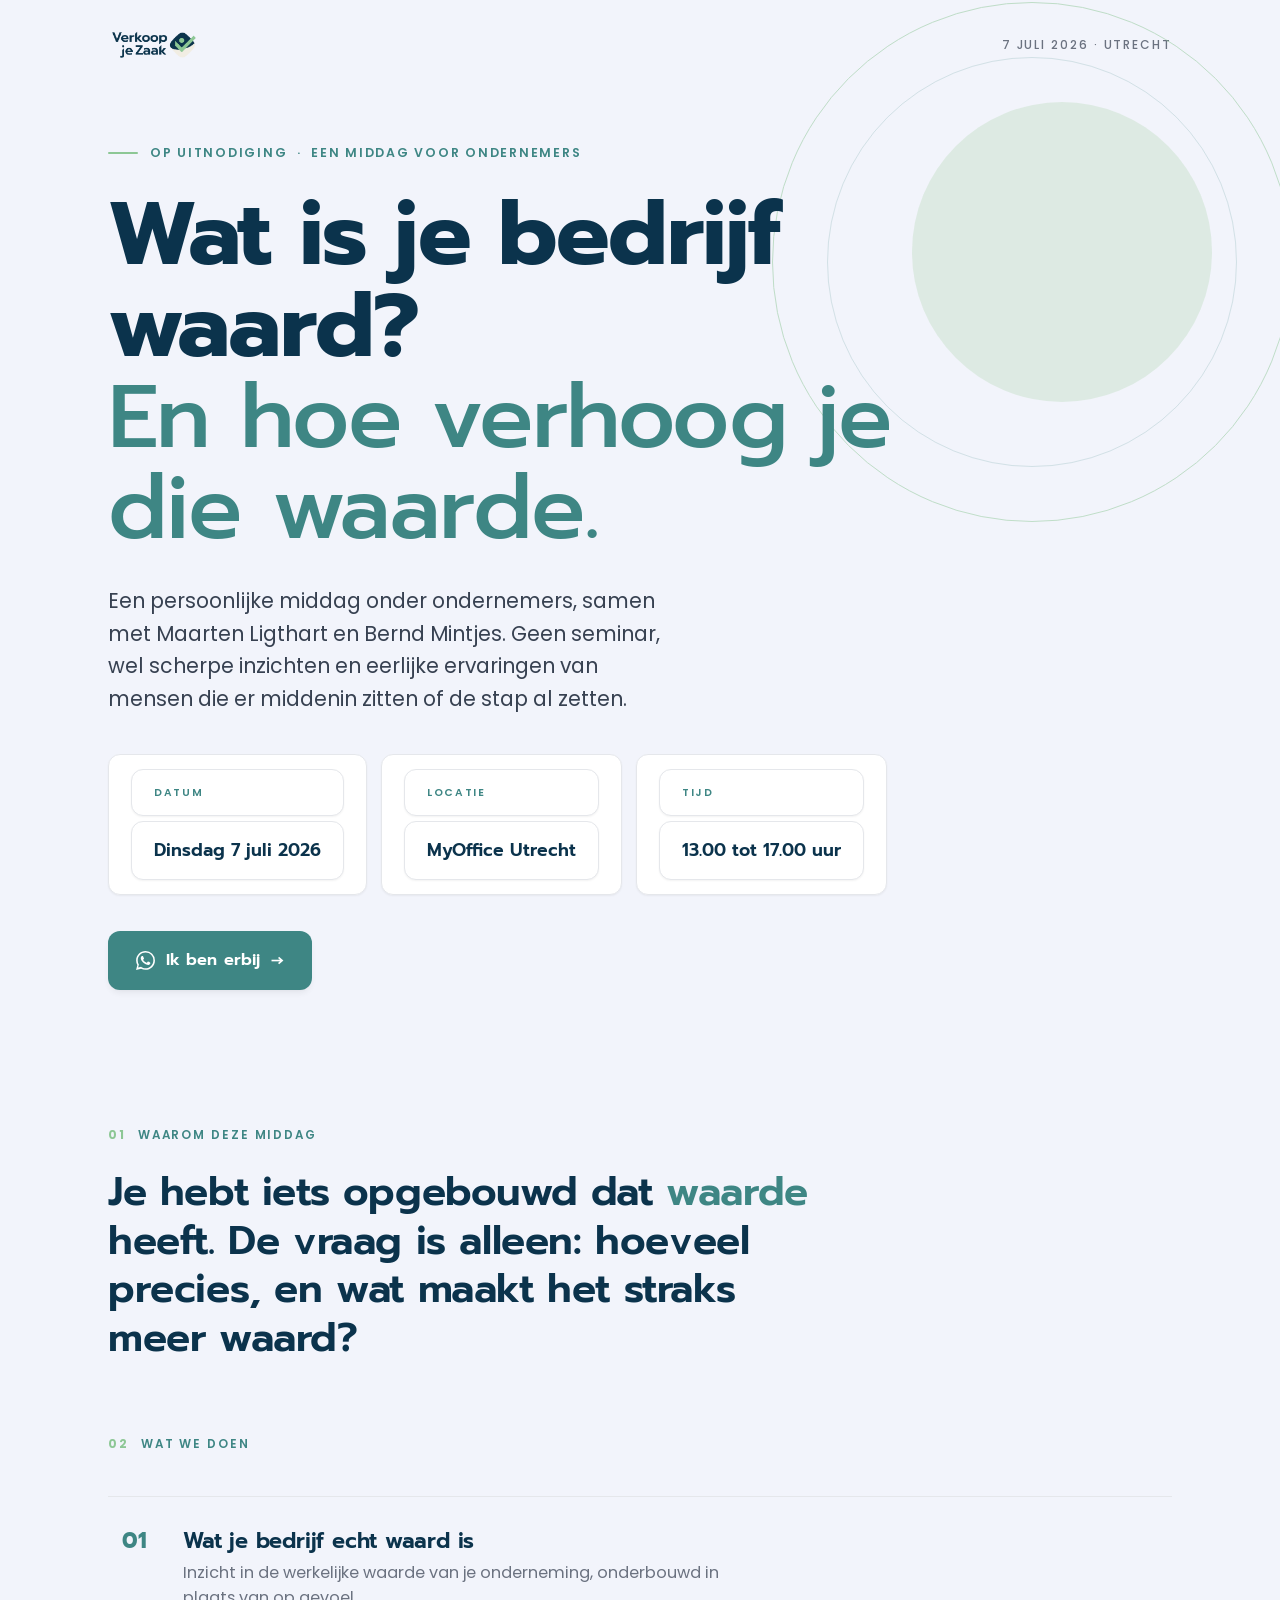
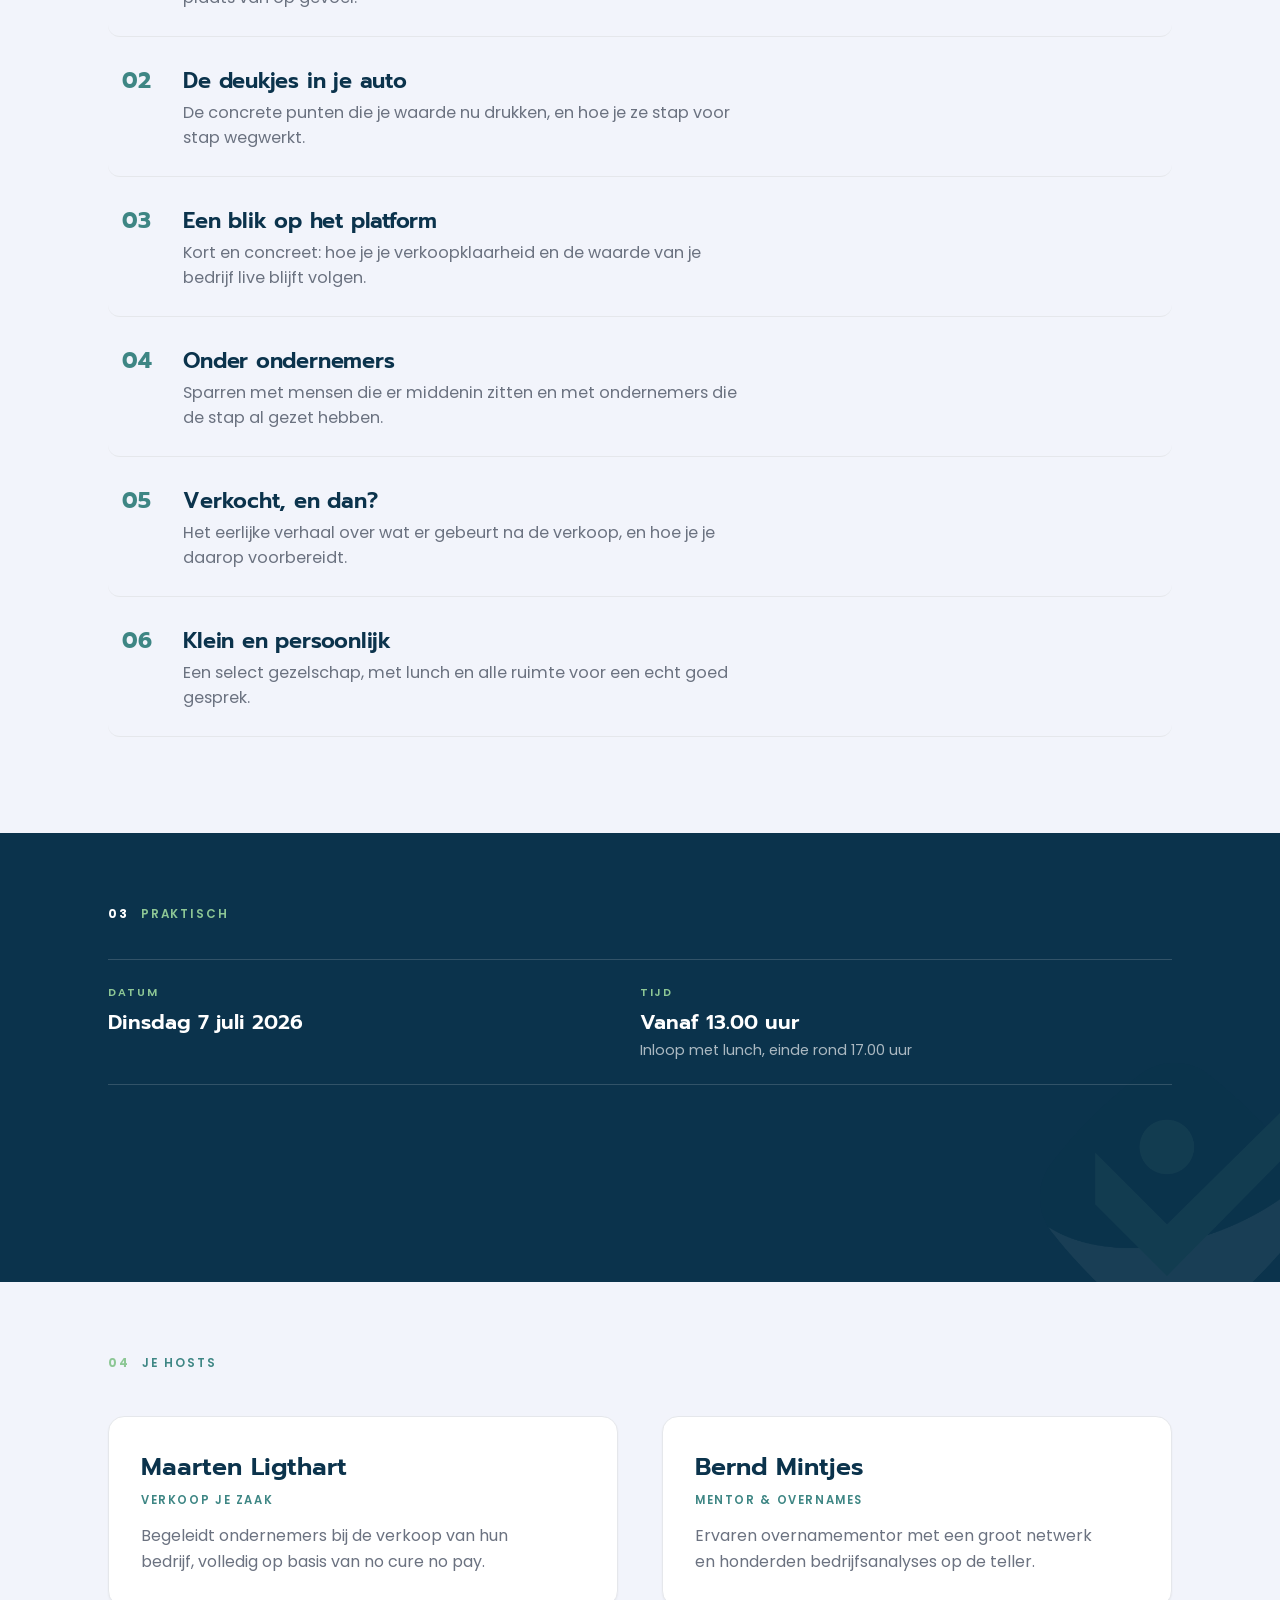
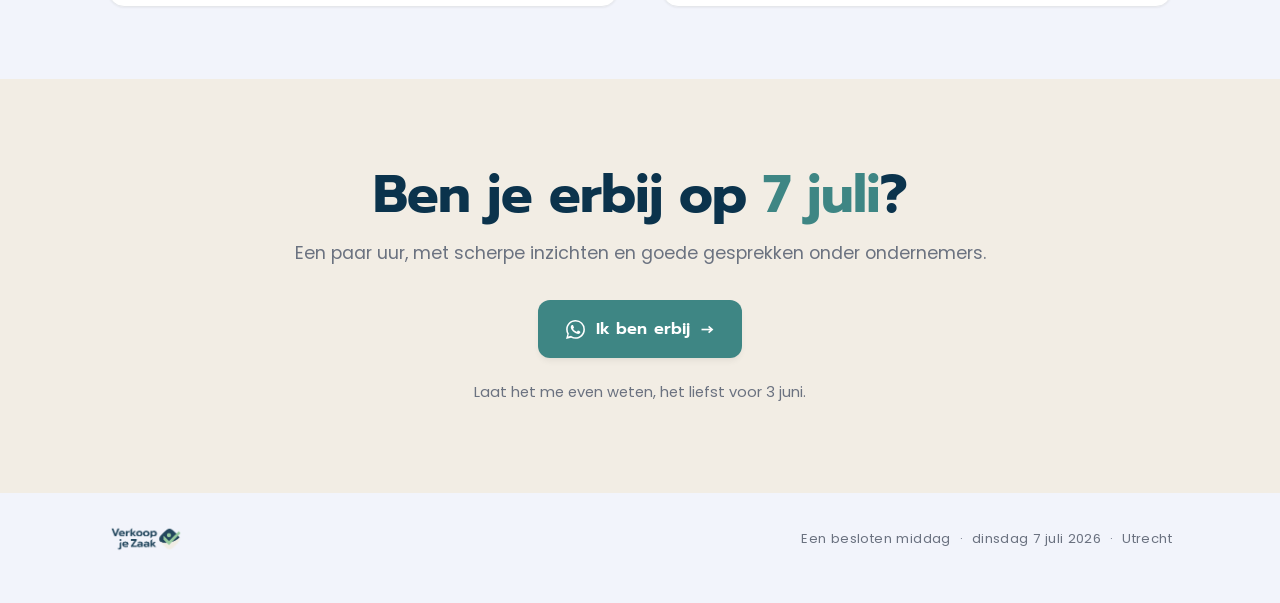
==== index.html @ 6c950cae "Uitnodigingspagina besloten ondernemersmiddag 7 juli 2026 StoryBrand-pagina rond de vrijheid-boodsch" ====
<!DOCTYPE html>
<html lang="nl">
<head>
<meta charset="UTF-8">
<meta name="viewport" content="width=device-width, initial-scale=1.0">
<title>Wat is je bedrijf waard? · 7 juli 2026</title>
<meta name="description" content="Een persoonlijke middag voor ondernemers. Wat is je bedrijf waard en hoe verhoog je die waarde. Dinsdag 7 juli 2026, MyOffice Utrecht.">
<meta name="robots" content="noindex, nofollow">
<link rel="icon" href="assets/favicon.png">
<link rel="stylesheet" href="brand.css">
<style>
  *{box-sizing:border-box;margin:0;padding:0}
  html{scroll-behavior:smooth}
  body{
    background:var(--vz-bg-light);
    color:var(--color-text-body);
    font-family:var(--font-sans);
    line-height:var(--leading-relaxed);
    -webkit-font-smoothing:antialiased;
    overflow-x:hidden;
  }
  .wrap{max-width:1120px;margin:0 auto;padding:0 28px;position:relative;z-index:2}
  .accent{color:var(--vz-secondary)}

  /* topbar */
  .topbar{display:flex;justify-content:space-between;align-items:center;padding:28px 0 0}
  .topbar img{height:34px;width:auto;display:block}
  .topbar .stamp{font-size:.75rem;letter-spacing:.16em;text-transform:uppercase;color:var(--color-text-muted);font-weight:500;font-variant-numeric:tabular-nums}

  /* hero */
  .hero{position:relative;padding:74px 0 64px}
  .hero .ring{
    position:absolute;top:-60px;right:-120px;width:520px;height:520px;border-radius:var(--radius-full);
    border:1.5px solid var(--vz-accent);opacity:.5;z-index:0;pointer-events:none;
  }
  .hero .ring::after{
    content:"";position:absolute;inset:54px;border-radius:var(--radius-full);
    border:1.5px solid var(--vz-secondary);opacity:.35;
  }
  .hero .blob{
    position:absolute;top:40px;right:-40px;width:300px;height:300px;border-radius:var(--radius-full);
    background:var(--vz-accent-soft);opacity:.45;z-index:0;pointer-events:none;
  }
  .eyebrow{display:inline-flex;align-items:center;gap:12px;font-size:.78rem;letter-spacing:.14em;text-transform:uppercase;color:var(--vz-secondary);font-weight:600;margin-bottom:26px}
  .eyebrow::before{content:"";width:30px;height:2px;background:var(--vz-accent);border-radius:2px}
  h1{
    font-family:var(--font-display);
    font-weight:700;
    font-size:clamp(2.7rem,7.6vw,5.6rem);
    line-height:1.02;
    letter-spacing:-.02em;
    color:var(--vz-primary);
    max-width:15ch;
  }
  h1 em{font-style:normal;color:var(--vz-secondary);font-weight:500;display:block}
  .lede{
    font-size:clamp(1.05rem,1.6vw,1.28rem);
    color:var(--color-text-body);
    max-width:48ch;margin:30px 0 0;line-height:1.6;
  }
  .meta{display:flex;flex-wrap:wrap;gap:14px;margin:38px 0 36px}
  .meta div{
    background:var(--color-bg-surface);border:1px solid var(--color-border-default);
    border-radius:var(--radius-lg);padding:14px 22px;box-shadow:var(--shadow-sm);
  }
  .meta .k{font-size:.66rem;letter-spacing:.16em;text-transform:uppercase;color:var(--vz-secondary);font-weight:600;margin-bottom:5px}
  .meta .v{font-family:var(--font-display);font-weight:600;font-size:1.1rem;color:var(--vz-primary);font-variant-numeric:tabular-nums}

  /* buttons */
  .btn{
    display:inline-flex;align-items:center;gap:11px;cursor:pointer;
    font-family:var(--font-display);font-weight:600;font-size:1.02rem;letter-spacing:.005em;
    background:var(--vz-secondary);color:#fff;text-decoration:none;
    padding:16px 28px;border-radius:var(--radius-lg);border:none;
    box-shadow:var(--shadow-md);
    transition:transform var(--duration-base) var(--ease-out),background var(--duration-base) var(--ease-out),box-shadow var(--duration-base) var(--ease-out);
  }
  .btn:hover{background:var(--vz-primary);transform:translateY(-2px);box-shadow:var(--shadow-lg)}
  .btn .wa{width:19px;height:19px;display:block;fill:currentColor}
  .btn .arrow{transition:transform var(--duration-base) var(--ease-out)}
  .btn:hover .arrow{transform:translateX(4px)}

  /* sections */
  .sec{padding:72px 0}
  .sec-label{font-size:.74rem;letter-spacing:.16em;text-transform:uppercase;color:var(--vz-secondary);font-weight:600;margin-bottom:22px;display:flex;align-items:center;gap:12px}
  .sec-label b{color:var(--vz-accent);font-weight:700;font-variant-numeric:tabular-nums}
  .statement{font-family:var(--font-display);font-weight:600;font-size:clamp(1.55rem,3.4vw,2.5rem);line-height:1.22;letter-spacing:-.01em;color:var(--vz-primary);max-width:26ch}
  .statement b{color:var(--vz-secondary);font-weight:600}

  /* program */
  .prog{margin-top:42px;border-top:1px solid var(--color-border-default)}
  .row{
    display:grid;grid-template-columns:auto 1fr;gap:26px;align-items:baseline;
    padding:26px 14px;border-bottom:1px solid var(--color-border-default);
    border-radius:var(--radius-lg);
    transition:background var(--duration-slow) var(--ease-out),transform var(--duration-slow) var(--ease-out);
  }
  .row .num{font-family:var(--font-display);font-weight:700;font-size:1.4rem;color:var(--vz-secondary);font-variant-numeric:tabular-nums;min-width:2.2ch}
  .row h3{font-family:var(--font-display);font-weight:600;font-size:1.35rem;color:var(--vz-primary);line-height:1.2;margin-bottom:6px;letter-spacing:-.01em}
  .row p{color:var(--color-text-muted);max-width:56ch;font-size:1.01rem;line-height:1.55}
  .row:hover{background:var(--vz-bg-beige);transform:translateX(4px)}

  /* practical band */
  .band{background:var(--vz-primary);color:#fff;margin-top:24px;position:relative;overflow:hidden}
  .band .wrap{z-index:2}
  .band .mark{position:absolute;right:-40px;bottom:-50px;width:280px;opacity:.06;z-index:1}
  .band .sec-label{color:var(--vz-accent)}
  .band .sec-label b{color:#fff}
  .band .grid{display:grid;grid-template-columns:repeat(2,1fr);gap:0;margin-top:34px;border-top:1px solid rgba(255,255,255,.16)}
  .band .grid > div{padding:24px 28px 24px 0;border-bottom:1px solid rgba(255,255,255,.16)}
  .band .grid .k{font-size:.68rem;letter-spacing:.16em;text-transform:uppercase;color:var(--vz-accent);font-weight:600;margin-bottom:8px}
  .band .grid .v{font-family:var(--font-display);font-weight:600;font-size:1.28rem;color:#fff;line-height:1.3}
  .band .grid .v small{display:block;font-family:var(--font-sans);font-weight:400;font-size:.9rem;color:rgba(255,255,255,.66);margin-top:5px;letter-spacing:0}

  /* hosts */
  .hosts{display:grid;grid-template-columns:repeat(2,1fr);gap:44px;margin-top:42px}
  .host{background:var(--color-bg-surface);border:1px solid var(--color-border-default);border-radius:var(--radius-xl);padding:30px 32px;box-shadow:var(--shadow-sm)}
  .host .hn{font-family:var(--font-display);font-weight:600;font-size:1.55rem;color:var(--vz-primary);margin-bottom:3px}
  .host .hr{font-size:.72rem;letter-spacing:.14em;text-transform:uppercase;color:var(--vz-secondary);font-weight:600;margin-bottom:13px}
  .host p{color:var(--color-text-muted);max-width:42ch}

  /* closing */
  .closing{background:var(--vz-bg-beige);text-align:center;padding:88px 0}
  .closing h2{font-family:var(--font-display);font-weight:700;font-size:clamp(2rem,5vw,3.3rem);line-height:1.06;letter-spacing:-.02em;color:var(--vz-primary);margin-bottom:16px}
  .closing h2 em{font-style:normal;color:var(--vz-secondary)}
  .closing p{color:var(--color-text-muted);font-size:1.1rem;margin-bottom:32px}
  .closing .note{margin-top:22px;font-size:.92rem;color:var(--color-text-muted)}

  footer{padding:32px 0 50px;display:flex;justify-content:space-between;align-items:center;flex-wrap:wrap;gap:14px}
  footer img{height:28px;width:auto;opacity:.9}
  footer span{font-size:.82rem;color:var(--color-text-muted);letter-spacing:.03em}

  /* reveal */
  html.js .reveal{opacity:0;transform:translateY(18px)}
  html.js .reveal.in{opacity:1;transform:none;transition:opacity .8s var(--ease-out),transform .8s var(--ease-out)}
  html.js .hero .reveal{opacity:0;transform:translateY(20px);animation:rise .9s var(--ease-out) both}
  @keyframes rise{to{opacity:1;transform:none}}
  .d1{animation-delay:.05s}.d2{animation-delay:.16s}.d3{animation-delay:.28s}.d4{animation-delay:.4s}.d5{animation-delay:.52s}

  @media(max-width:680px){
    .wrap{padding:0 20px}
    .band .grid{grid-template-columns:1fr}
    .band .grid > div{padding:20px 0}
    .hosts{grid-template-columns:1fr;gap:20px}
    .sec{padding:56px 0}
    .hero .ring,.hero .blob{display:none}
  }
  @media(prefers-reduced-motion:reduce){
    *{animation:none!important;transition:none!important}
    html.js .reveal{opacity:1;transform:none}
  }
</style>
</head>
<body>
<div class="wrap">
  <div class="topbar">
    <img src="assets/logo-primary.png" alt="Verkoop je Zaak">
    <div class="stamp">7 juli 2026 · Utrecht</div>
  </div>

  <header class="hero">
    <div class="blob"></div>
    <div class="ring"></div>
    <div class="eyebrow reveal d1">Op uitnodiging &nbsp;·&nbsp; Een middag voor ondernemers</div>
    <h1 class="reveal d2">Wat is je bedrijf waard?<em>En hoe verhoog je die waarde.</em></h1>
    <p class="lede reveal d3">Een persoonlijke middag onder ondernemers, samen met Maarten Ligthart en Bernd Mintjes. Geen seminar, wel scherpe inzichten en eerlijke ervaringen van mensen die er middenin zitten of de stap al zetten.</p>
    <div class="meta reveal d4">
      <div><div class="k">Datum</div><div class="v">Dinsdag 7 juli 2026</div></div>
      <div><div class="k">Locatie</div><div class="v">MyOffice Utrecht</div></div>
      <div><div class="k">Tijd</div><div class="v">13.00 tot 17.00 uur</div></div>
    </div>
    <a class="btn reveal d5" href="https://wa.me/31646016688?text=Hoi%20Maarten%2C%20ik%20ben%20erbij%20op%207%20juli." target="_blank" rel="noopener">
      <svg class="wa" viewBox="0 0 24 24" aria-hidden="true"><path d="M.057 24l1.687-6.163a11.867 11.867 0 01-1.587-5.945C.16 5.335 5.495 0 12.05 0a11.82 11.82 0 018.413 3.488 11.82 11.82 0 013.48 8.414c-.003 6.557-5.338 11.892-11.893 11.892a11.9 11.9 0 01-5.688-1.448L.057 24zm6.597-3.807c1.676.995 3.276 1.591 5.392 1.592 5.448 0 9.886-4.434 9.889-9.885.002-5.462-4.415-9.89-9.881-9.892-5.452 0-9.887 4.434-9.889 9.884a9.86 9.86 0 001.51 5.26l-.999 3.648 3.748-.748zm11.387-5.464c-.074-.124-.272-.198-.57-.347-.297-.149-1.758-.868-2.031-.967-.272-.099-.47-.149-.669.149-.198.297-.768.967-.941 1.165-.173.198-.347.223-.644.074-.297-.149-1.255-.462-2.39-1.475-.883-.788-1.48-1.761-1.653-2.059-.173-.297-.018-.458.13-.606.134-.133.297-.347.446-.521.151-.172.2-.296.3-.495.099-.198.05-.372-.025-.521-.075-.148-.669-1.611-.916-2.206-.242-.579-.487-.501-.669-.51l-.57-.01c-.198 0-.52.074-.792.372-.272.297-1.04 1.016-1.04 2.479 0 1.462 1.065 2.875 1.213 3.074.149.198 2.096 3.2 5.077 4.487.709.306 1.263.489 1.694.626.712.226 1.36.194 1.872.118.571-.085 1.758-.719 2.006-1.413.248-.695.248-1.29.173-1.414z"/></svg>
      Ik ben erbij
      <span class="arrow">&rarr;</span>
    </a>
  </header>
</div>

<section class="sec">
  <div class="wrap">
    <div class="sec-label reveal"><b>01</b> Waarom deze middag</div>
    <p class="statement reveal">Je hebt iets opgebouwd dat <b>waarde</b> heeft. De vraag is alleen: hoeveel precies, en wat maakt het straks meer waard?</p>
  </div>
</section>

<section class="sec" style="padding-top:0">
  <div class="wrap">
    <div class="sec-label reveal"><b>02</b> Wat we doen</div>
    <div class="prog">
      <div class="row reveal"><div class="num">01</div><div><h3>Wat je bedrijf echt waard is</h3><p>Inzicht in de werkelijke waarde van je onderneming, onderbouwd in plaats van op gevoel.</p></div></div>
      <div class="row reveal"><div class="num">02</div><div><h3>De deukjes in je auto</h3><p>De concrete punten die je waarde nu drukken, en hoe je ze stap voor stap wegwerkt.</p></div></div>
      <div class="row reveal"><div class="num">03</div><div><h3>Een blik op het platform</h3><p>Kort en concreet: hoe je je verkoopklaarheid en de waarde van je bedrijf live blijft volgen.</p></div></div>
      <div class="row reveal"><div class="num">04</div><div><h3>Onder ondernemers</h3><p>Sparren met mensen die er middenin zitten en met ondernemers die de stap al gezet hebben.</p></div></div>
      <div class="row reveal"><div class="num">05</div><div><h3>Verkocht, en dan?</h3><p>Het eerlijke verhaal over wat er gebeurt na de verkoop, en hoe je je daarop voorbereidt.</p></div></div>
      <div class="row reveal"><div class="num">06</div><div><h3>Klein en persoonlijk</h3><p>Een select gezelschap, met lunch en alle ruimte voor een echt goed gesprek.</p></div></div>
    </div>
  </div>
</section>

<section class="sec band">
  <img class="mark" src="assets/beeldmerk.png" alt="">
  <div class="wrap">
    <div class="sec-label reveal"><b>03</b> Praktisch</div>
    <div class="grid">
      <div class="reveal"><div class="k">Datum</div><div class="v">Dinsdag 7 juli 2026</div></div>
      <div class="reveal"><div class="k">Tijd</div><div class="v">Vanaf 13.00 uur<small>Inloop met lunch, einde rond 17.00 uur</small></div></div>
      <div class="reveal"><div class="k">Locatie</div><div class="v">MyOffice Utrecht</div></div>
      <div class="reveal"><div class="k">Goed om te weten</div><div class="v">Lunch inbegrepen<small>Beperkt aantal plekken, op persoonlijke uitnodiging</small></div></div>
    </div>
  </div>
</section>

<section class="sec">
  <div class="wrap">
    <div class="sec-label reveal"><b>04</b> Je hosts</div>
    <div class="hosts">
      <div class="host reveal">
        <div class="hn">Maarten Ligthart</div>
        <div class="hr">Verkoop je Zaak</div>
        <p>Begeleidt ondernemers bij de verkoop van hun bedrijf, volledig op basis van no cure no pay.</p>
      </div>
      <div class="host reveal">
        <div class="hn">Bernd Mintjes</div>
        <div class="hr">Mentor &amp; overnames</div>
        <p>Ervaren overnamementor met een groot netwerk en honderden bedrijfsanalyses op de teller.</p>
      </div>
    </div>
  </div>
</section>

<section class="closing">
  <div class="wrap">
    <h2 class="reveal">Ben je erbij op <em>7 juli</em>?</h2>
    <p class="reveal">Een paar uur, met scherpe inzichten en goede gesprekken onder ondernemers.</p>
    <a class="btn reveal" href="https://wa.me/31646016688?text=Hoi%20Maarten%2C%20ik%20ben%20erbij%20op%207%20juli." target="_blank" rel="noopener">
      <svg class="wa" viewBox="0 0 24 24" aria-hidden="true"><path d="M.057 24l1.687-6.163a11.867 11.867 0 01-1.587-5.945C.16 5.335 5.495 0 12.05 0a11.82 11.82 0 018.413 3.488 11.82 11.82 0 013.48 8.414c-.003 6.557-5.338 11.892-11.893 11.892a11.9 11.9 0 01-5.688-1.448L.057 24zm6.597-3.807c1.676.995 3.276 1.591 5.392 1.592 5.448 0 9.886-4.434 9.889-9.885.002-5.462-4.415-9.89-9.881-9.892-5.452 0-9.887 4.434-9.889 9.884a9.86 9.86 0 001.51 5.26l-.999 3.648 3.748-.748zm11.387-5.464c-.074-.124-.272-.198-.57-.347-.297-.149-1.758-.868-2.031-.967-.272-.099-.47-.149-.669.149-.198.297-.768.967-.941 1.165-.173.198-.347.223-.644.074-.297-.149-1.255-.462-2.39-1.475-.883-.788-1.48-1.761-1.653-2.059-.173-.297-.018-.458.13-.606.134-.133.297-.347.446-.521.151-.172.2-.296.3-.495.099-.198.05-.372-.025-.521-.075-.148-.669-1.611-.916-2.206-.242-.579-.487-.501-.669-.51l-.57-.01c-.198 0-.52.074-.792.372-.272.297-1.04 1.016-1.04 2.479 0 1.462 1.065 2.875 1.213 3.074.149.198 2.096 3.2 5.077 4.487.709.306 1.263.489 1.694.626.712.226 1.36.194 1.872.118.571-.085 1.758-.719 2.006-1.413.248-.695.248-1.29.173-1.414z"/></svg>
      Ik ben erbij
      <span class="arrow">&rarr;</span>
    </a>
    <div class="note reveal">Laat het me even weten, het liefst voor 3 juni.</div>
  </div>
</section>

<div class="wrap">
  <footer>
    <img src="assets/logo-primary.png" alt="Verkoop je Zaak">
    <span>Een besloten middag &nbsp;·&nbsp; dinsdag 7 juli 2026 &nbsp;·&nbsp; Utrecht</span>
  </footer>
</div>

<script>
  document.documentElement.classList.add('js');
  const io=new IntersectionObserver((es)=>{es.forEach(e=>{if(e.isIntersecting){e.target.classList.add('in');io.unobserve(e.target);}})},{threshold:.14,rootMargin:'0px 0px -8% 0px'});
  document.querySelectorAll('.sec .reveal,.closing .reveal').forEach(el=>io.observe(el));
</script>
</body>
</html>
---- brand.css ----
/* ============================================================
   Verkoop je Zaak — Design System Tokens
   Bron: brandbook (PDF) + verkoopjezaak/verkoopklaar (src/index.css,
   .claude/rules/styling.md)
   ============================================================ */

/* Webfonts.
   Poppins = body + display fallback (lokaal in fonts/, alle gewichten + italics).
   Prompt  = display/koppen/buttons. Volledig lokaal. */
@font-face { font-family: 'Poppins'; font-style: normal; font-weight: 100; src: url('fonts/Poppins-Thin.ttf') format('truetype'); font-display: swap; }
@font-face { font-family: 'Poppins'; font-style: italic; font-weight: 100; src: url('fonts/Poppins-ThinItalic.ttf') format('truetype'); font-display: swap; }
@font-face { font-family: 'Poppins'; font-style: normal; font-weight: 200; src: url('fonts/Poppins-ExtraLight.ttf') format('truetype'); font-display: swap; }
@font-face { font-family: 'Poppins'; font-style: italic; font-weight: 200; src: url('fonts/Poppins-ExtraLightItalic.ttf') format('truetype'); font-display: swap; }
@font-face { font-family: 'Poppins'; font-style: normal; font-weight: 300; src: url('fonts/Poppins-Light.ttf') format('truetype'); font-display: swap; }
@font-face { font-family: 'Poppins'; font-style: italic; font-weight: 300; src: url('fonts/Poppins-LightItalic.ttf') format('truetype'); font-display: swap; }
@font-face { font-family: 'Poppins'; font-style: normal; font-weight: 400; src: url('fonts/Poppins-Regular.ttf') format('truetype'); font-display: swap; }
@font-face { font-family: 'Poppins'; font-style: italic; font-weight: 400; src: url('fonts/Poppins-Italic.ttf') format('truetype'); font-display: swap; }
@font-face { font-family: 'Poppins'; font-style: normal; font-weight: 500; src: url('fonts/Poppins-Medium.ttf') format('truetype'); font-display: swap; }
@font-face { font-family: 'Poppins'; font-style: italic; font-weight: 500; src: url('fonts/Poppins-MediumItalic.ttf') format('truetype'); font-display: swap; }
@font-face { font-family: 'Poppins'; font-style: normal; font-weight: 600; src: url('fonts/Poppins-SemiBold.ttf') format('truetype'); font-display: swap; }
@font-face { font-family: 'Poppins'; font-style: italic; font-weight: 600; src: url('fonts/Poppins-SemiBoldItalic.ttf') format('truetype'); font-display: swap; }
@font-face { font-family: 'Poppins'; font-style: normal; font-weight: 700; src: url('fonts/Poppins-Bold.ttf') format('truetype'); font-display: swap; }
@font-face { font-family: 'Poppins'; font-style: italic; font-weight: 700; src: url('fonts/Poppins-BoldItalic.ttf') format('truetype'); font-display: swap; }
@font-face { font-family: 'Poppins'; font-style: normal; font-weight: 800; src: url('fonts/Poppins-ExtraBold.ttf') format('truetype'); font-display: swap; }
@font-face { font-family: 'Poppins'; font-style: italic; font-weight: 800; src: url('fonts/Poppins-ExtraBoldItalic.ttf') format('truetype'); font-display: swap; }
@font-face { font-family: 'Poppins'; font-style: normal; font-weight: 900; src: url('fonts/Poppins-Black.ttf') format('truetype'); font-display: swap; }
@font-face { font-family: 'Poppins'; font-style: italic; font-weight: 900; src: url('fonts/Poppins-BlackItalic.ttf') format('truetype'); font-display: swap; }

/* Prompt — display/koppen/buttons. Volledig lokaal, alle gewichten + italics. */
@font-face { font-family: 'Prompt'; font-style: normal; font-weight: 100; src: url('fonts/Prompt-Thin.ttf') format('truetype'); font-display: swap; }
@font-face { font-family: 'Prompt'; font-style: italic; font-weight: 100; src: url('fonts/Prompt-ThinItalic.ttf') format('truetype'); font-display: swap; }
@font-face { font-family: 'Prompt'; font-style: normal; font-weight: 200; src: url('fonts/Prompt-ExtraLight.ttf') format('truetype'); font-display: swap; }
@font-face { font-family: 'Prompt'; font-style: italic; font-weight: 200; src: url('fonts/Prompt-ExtraLightItalic.ttf') format('truetype'); font-display: swap; }
@font-face { font-family: 'Prompt'; font-style: normal; font-weight: 300; src: url('fonts/Prompt-Light.ttf') format('truetype'); font-display: swap; }
@font-face { font-family: 'Prompt'; font-style: italic; font-weight: 300; src: url('fonts/Prompt-LightItalic.ttf') format('truetype'); font-display: swap; }
@font-face { font-family: 'Prompt'; font-style: normal; font-weight: 400; src: url('fonts/Prompt-Regular.ttf') format('truetype'); font-display: swap; }
@font-face { font-family: 'Prompt'; font-style: italic; font-weight: 400; src: url('fonts/Prompt-Italic.ttf') format('truetype'); font-display: swap; }
@font-face { font-family: 'Prompt'; font-style: normal; font-weight: 500; src: url('fonts/Prompt-Medium.ttf') format('truetype'); font-display: swap; }
@font-face { font-family: 'Prompt'; font-style: italic; font-weight: 500; src: url('fonts/Prompt-MediumItalic.ttf') format('truetype'); font-display: swap; }
@font-face { font-family: 'Prompt'; font-style: normal; font-weight: 600; src: url('fonts/Prompt-SemiBold.ttf') format('truetype'); font-display: swap; }
@font-face { font-family: 'Prompt'; font-style: italic; font-weight: 600; src: url('fonts/Prompt-SemiBoldItalic.ttf') format('truetype'); font-display: swap; }
@font-face { font-family: 'Prompt'; font-style: normal; font-weight: 700; src: url('fonts/Prompt-Bold.ttf') format('truetype'); font-display: swap; }
@font-face { font-family: 'Prompt'; font-style: italic; font-weight: 700; src: url('fonts/Prompt-BoldItalic.ttf') format('truetype'); font-display: swap; }
@font-face { font-family: 'Prompt'; font-style: normal; font-weight: 800; src: url('fonts/Prompt-ExtraBold.ttf') format('truetype'); font-display: swap; }
@font-face { font-family: 'Prompt'; font-style: italic; font-weight: 800; src: url('fonts/Prompt-ExtraBoldItalic.ttf') format('truetype'); font-display: swap; }
@font-face { font-family: 'Prompt'; font-style: normal; font-weight: 900; src: url('fonts/Prompt-Black.ttf') format('truetype'); font-display: swap; }
@font-face { font-family: 'Prompt'; font-style: italic; font-weight: 900; src: url('fonts/Prompt-BlackItalic.ttf') format('truetype'); font-display: swap; }

:root {
  /* ---------- Merkkleuren (brandbook) ---------- */
  --vz-primary:   #0b334c; /* Primair + tekst — diep marineblauw */
  --vz-secondary: #3e8684; /* Secundair — teal, voor primary actions, links */
  --vz-accent:    #8dc795; /* Accent — mintgroen, voor highlights + success */
  --vz-bg-light:  #f2f4fb; /* Koel licht — page achtergrond (default) */
  --vz-bg-beige:  #f2ede4; /* Warm cream — alternatieve achtergrond */

  /* Hover / pressed varianten — opgebouwd via opacity in code,
     hier als statische hex voor reference. */
  --vz-primary-90:   #1d4664;
  --vz-secondary-90: #56918f;
  --vz-accent-soft:  #c4ddc6;

  /* ---------- Aliassen voor Tailwind-naam in codebase ---------- */
  --color-primary:   var(--vz-primary);
  --color-secondary: var(--vz-secondary);
  --color-accent:    var(--vz-accent);
  --color-bgLight:   var(--vz-bg-light);
  --color-bgBeige:   var(--vz-bg-beige);

  /* ---------- Semantische tokens (light mode) ---------- */
  --color-bg-page:    #f2f4fb;
  --color-bg-surface: #ffffff;
  --color-bg-subtle:  #f9fafb;
  --color-bg-muted:   #f3f4f6;

  --color-text-heading: #111827;
  --color-text-body:    #374151;
  --color-text-muted:   #6b7280;
  --color-text-faint:   #9ca3af;

  --color-border-default: #e5e7eb;
  --color-border-subtle:  #f3f4f6;
  --color-border-strong:  #d1d5db;

  /* ---------- Alert / status kleuren ----------
     Matchen de banner-stijl (Tailwind 50 bg, 200 border, 900 text, 100 iconbox, 700 icon).
     Action variant gebruikt de brand teal i.p.v. paars. */
  --alert-info-bg:    #eff6ff;  --alert-info-border:    #bfdbfe;  --alert-info-text:    #1e3a8a;  --alert-info-icon:    #1d4ed8;
  --alert-success-bg: #f0fdf4;  --alert-success-border: #bbf7d0;  --alert-success-text: #166534;  --alert-success-icon: #16a34a;
  --alert-warning-bg: #fffbeb;  --alert-warning-border: #fde68a;  --alert-warning-text: #92400e;  --alert-warning-icon: #b45309;
  --alert-error-bg:   #fef2f2;  --alert-error-border:   #fecaca;  --alert-error-text:   #991b1b;  --alert-error-icon:   #dc2626;
  --alert-action-bg:  #ecf5f4;  --alert-action-border:  #c4dcda;  --alert-action-text:  #0b334c;  --alert-action-icon:  #3e8684;

  /* ---------- Typografie ---------- */
  --font-sans:    'Poppins', system-ui, -apple-system, 'Segoe UI', Roboto, sans-serif;
  --font-display: 'Prompt', 'Poppins', system-ui, sans-serif;
  --font-mono:    ui-monospace, 'SF Mono', 'Cascadia Mono', 'Roboto Mono', Menlo, monospace;

  /* Weights */
  --fw-regular:  400;
  --fw-medium:   500;
  --fw-semibold: 600;
  --fw-bold:     700;

  /* Type-schaal — afgeleid uit Tailwind text-* zoals gebruikt in codebase.
     Mobile-first; *-md varianten zijn de desktop bumps. */
  --text-xs:   12px;
  --text-sm:   14px;
  --text-base: 16px;  /* basis input/body, voorkomt iOS zoom */
  --text-lg:   18px;
  --text-xl:   20px;
  --text-2xl:  24px;
  --text-3xl:  30px;
  --text-4xl:  36px;

  --leading-tight:   1.2;
  --leading-snug:    1.35;
  --leading-normal:  1.5;
  --leading-relaxed: 1.65;

  /* ---------- Spacing — Tailwind compatibel ---------- */
  --space-1: 4px;
  --space-2: 8px;
  --space-3: 12px;
  --space-4: 16px;
  --space-5: 20px;
  --space-6: 24px;
  --space-8: 32px;
  --space-10: 40px;
  --space-12: 48px;
  --space-16: 64px;

  /* ---------- Radii ---------- */
  --radius-sm: 6px;    /* badges, kleine pills (gebruik liever -full) */
  --radius-md: 8px;    /* rounded-lg — inputs, kleine buttons */
  --radius-lg: 12px;   /* rounded-xl — cards, banners, grote buttons */
  --radius-xl: 16px;   /* rounded-2xl — modals desktop, action banners */
  --radius-2xl: 24px;  /* rounded-3xl — bottom sheets */
  --radius-full: 9999px;

  /* ---------- Shadows — subtiel, geen harde schaduw ---------- */
  --shadow-sm: 0 1px 2px 0 rgb(0 0 0 / 0.05);
  --shadow-md: 0 4px 6px -1px rgb(0 0 0 / 0.06), 0 2px 4px -2px rgb(0 0 0 / 0.04);
  --shadow-lg: 0 10px 15px -3px rgb(0 0 0 / 0.08), 0 4px 6px -4px rgb(0 0 0 / 0.04);
  --shadow-xl: 0 20px 25px -5px rgb(0 0 0 / 0.10), 0 8px 10px -6px rgb(0 0 0 / 0.05);
  --shadow-2xl: 0 25px 50px -12px rgb(0 0 0 / 0.18);

  /* Focus ring — bouwt op secondary kleur */
  --ring-focus: 0 0 0 3px rgb(62 134 132 / 0.25);

  /* Animatie */
  --ease-out: cubic-bezier(0.2, 0.8, 0.2, 1);
  --duration-fast: 120ms;
  --duration-base: 200ms;
  --duration-slow: 320ms;
}

/* ---------- Dark mode overrides ---------- */
.dark, [data-theme="dark"] {
  --color-bg-page:     #0f172a;
  --color-bg-surface:  #1e293b;
  --color-bg-subtle:   #334155;
  --color-bg-muted:    #475569;
  --color-text-heading:#f1f5f9;
  --color-text-body:   #cbd5e1;
  --color-text-muted:  #94a3b8;
  --color-text-faint:  #64748b;
  --color-border-default:#334155;
  --color-border-subtle: #1e293b;
  --color-border-strong: #475569;
  --color-bgLight:     #0f172a;
  --color-bgBeige:     #1e293b;
}

/* ============================================================
   Semantische type-klassen — drop-in voor HTML zonder Tailwind.
   Houd Tailwind utilities voor productie; deze klassen zijn voor
   prototypes, slides en losse design-artifacts.
   ============================================================ */

html { font-family: var(--font-sans); color: var(--color-text-body); }
body { background: var(--color-bg-page); }

.vz-h1, h1.vz {
  font-family: var(--font-display);
  font-weight: var(--fw-bold);
  font-size: var(--text-3xl);
  line-height: var(--leading-tight);
  color: var(--vz-primary);
  letter-spacing: -0.01em;
}
@media (min-width: 768px) { .vz-h1, h1.vz { font-size: var(--text-4xl); } }

.vz-h2, h2.vz {
  font-family: var(--font-display);
  font-weight: var(--fw-bold);
  font-size: var(--text-xl);
  line-height: var(--leading-snug);
  color: var(--vz-primary);
}
@media (min-width: 768px) { .vz-h2, h2.vz { font-size: var(--text-2xl); } }

.vz-h3, h3.vz {
  font-family: var(--font-display);
  font-weight: var(--fw-semibold);
  font-size: var(--text-lg);
  line-height: var(--leading-snug);
  color: var(--vz-primary);
}

.vz-eyebrow {
  font-family: var(--font-sans);
  font-weight: var(--fw-semibold);
  font-size: var(--text-xs);
  letter-spacing: 0.08em;
  text-transform: uppercase;
  color: var(--color-text-faint);
}

.vz-body, p.vz {
  font-family: var(--font-sans);
  font-weight: var(--fw-regular);
  font-size: var(--text-base);
  line-height: var(--leading-relaxed);
  color: var(--color-text-body);
}

.vz-small {
  font-family: var(--font-sans);
  font-weight: var(--fw-regular);
  font-size: var(--text-sm);
  color: var(--color-text-muted);
}

.vz-label {
  font-family: var(--font-sans);
  font-weight: var(--fw-medium);
  font-size: var(--text-sm);
  color: var(--color-text-body);
}

.vz-mono, code.vz {
  font-family: var(--font-mono);
  font-size: 0.92em;
  background: var(--color-bg-muted);
  padding: 1px 6px;
  border-radius: var(--radius-sm);
}

.vz-num {
  font-family: var(--font-display);
  font-weight: var(--fw-bold);
  font-variant-numeric: tabular-nums;
  letter-spacing: -0.01em;
}

/* ---------- Reusable card primitive ---------- */
.vz-card {
  background: var(--color-bg-surface);
  border: 1px solid var(--color-border-subtle);
  border-radius: var(--radius-lg);
  box-shadow: var(--shadow-sm);
}
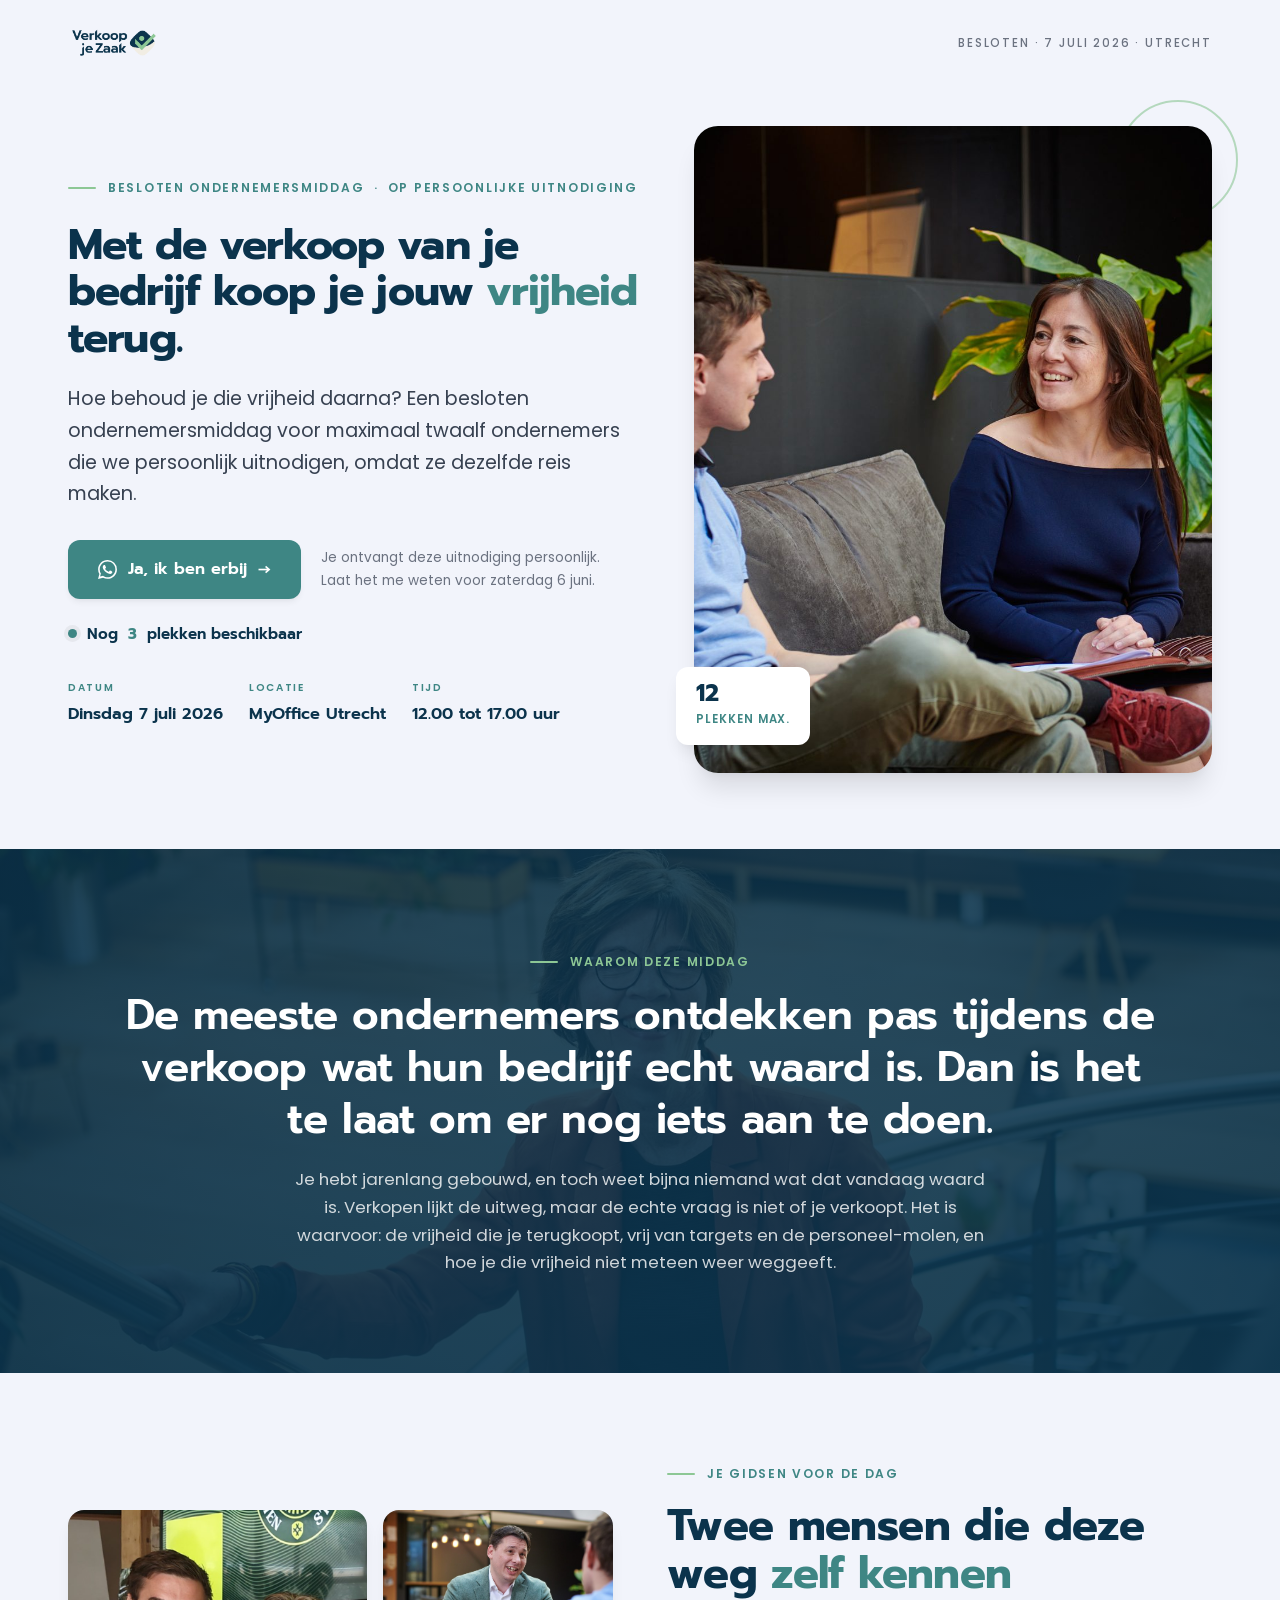
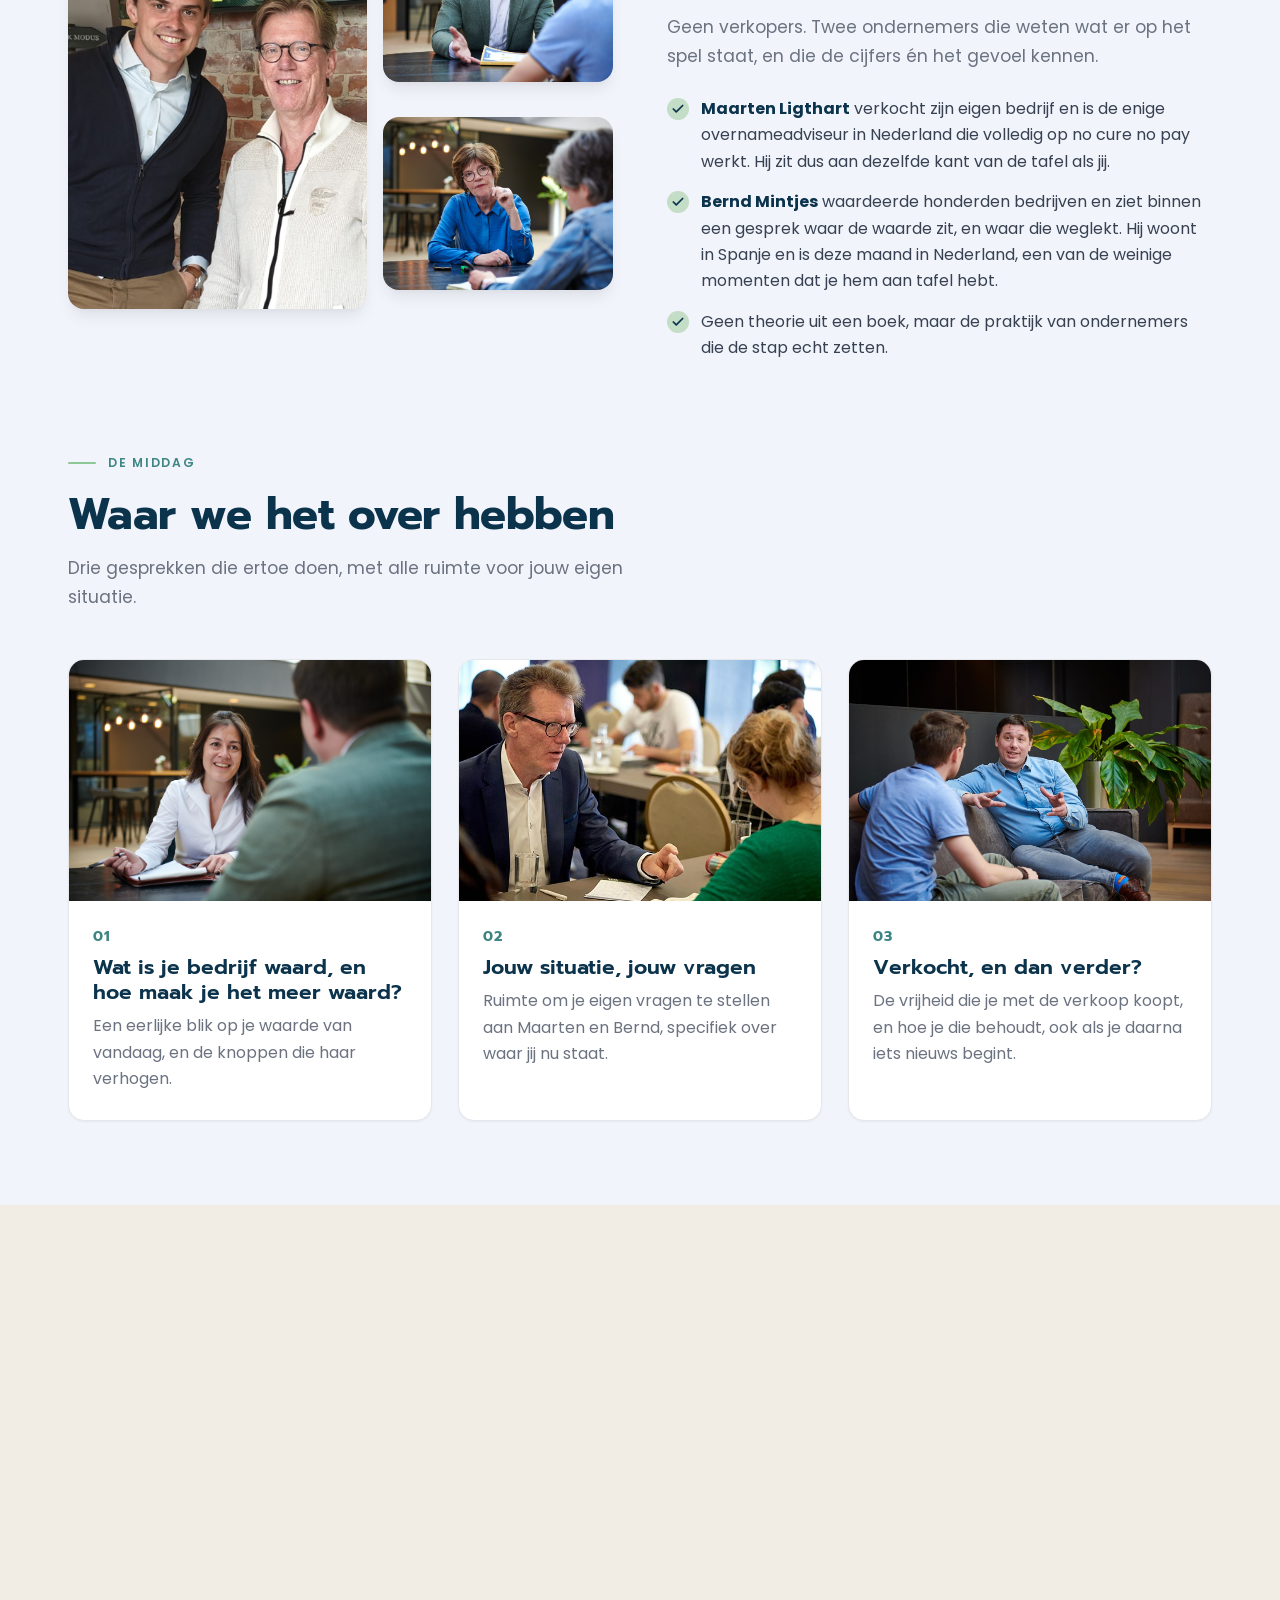
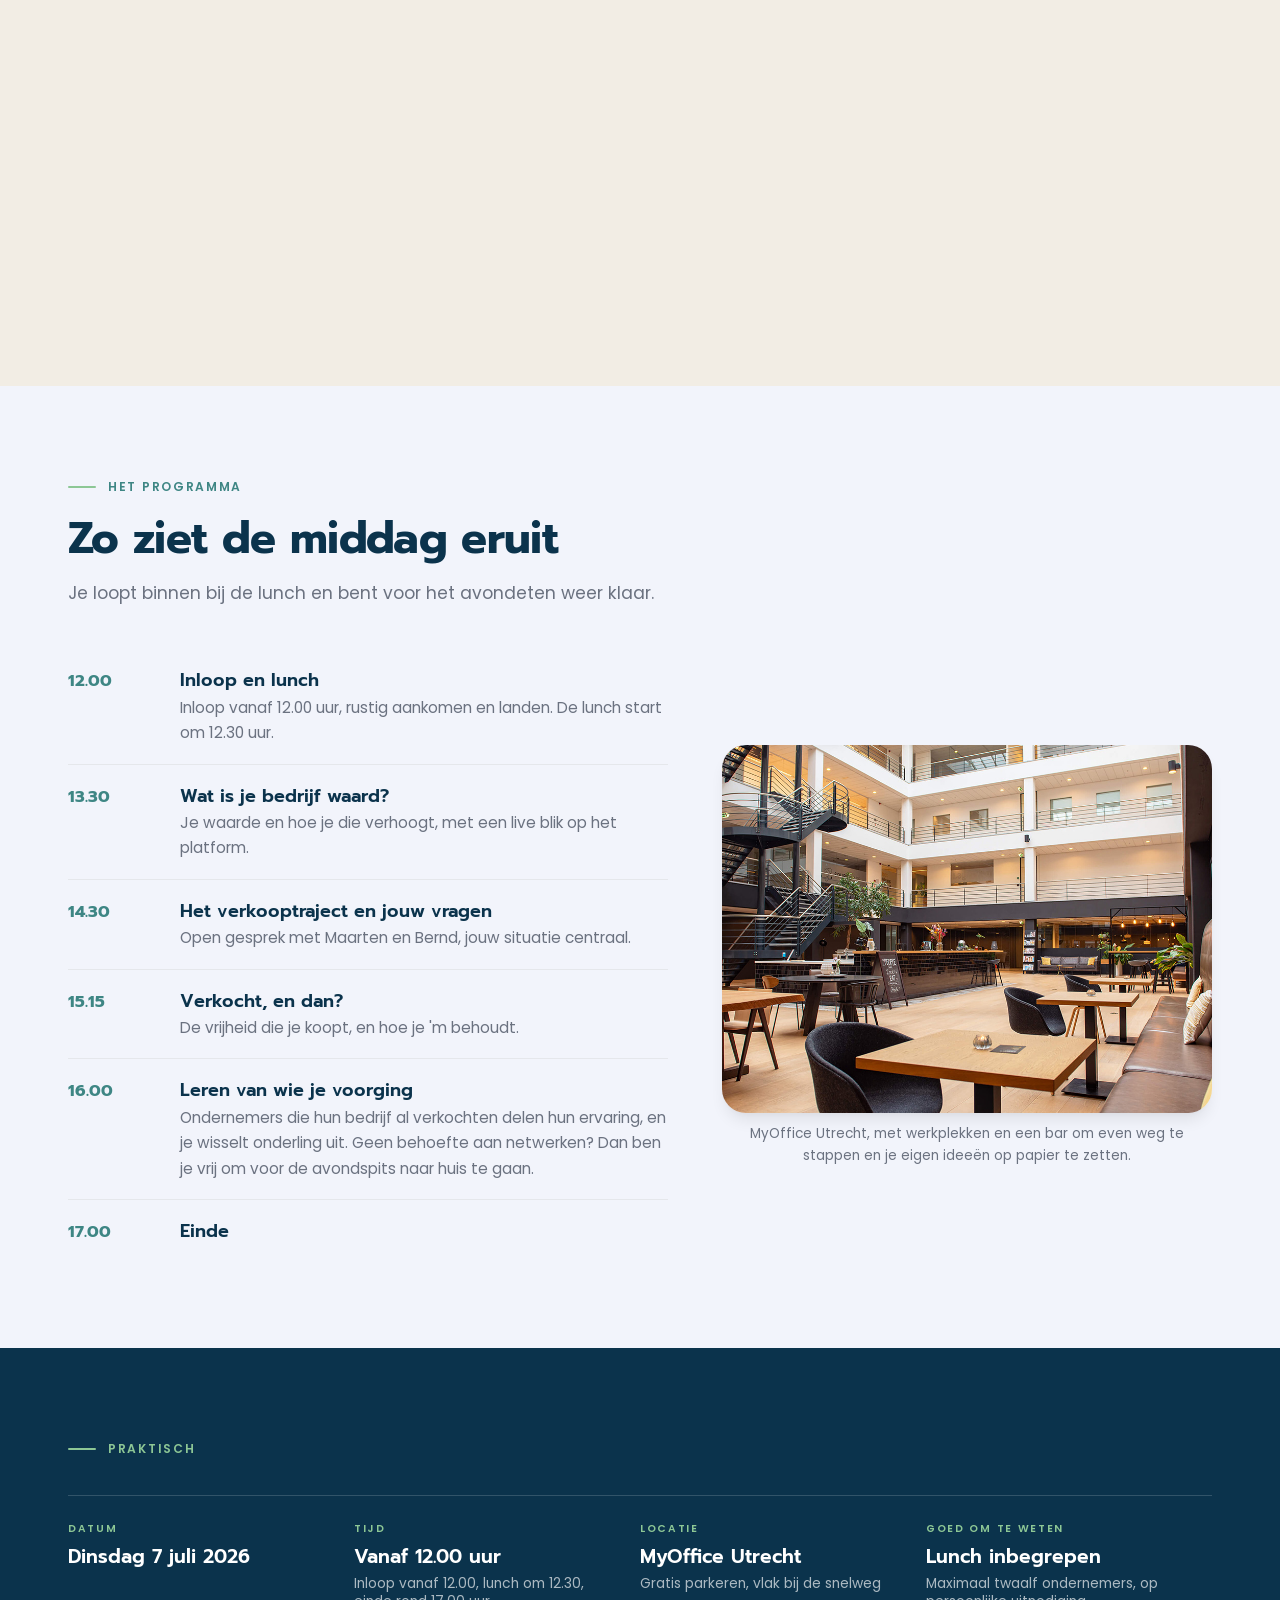
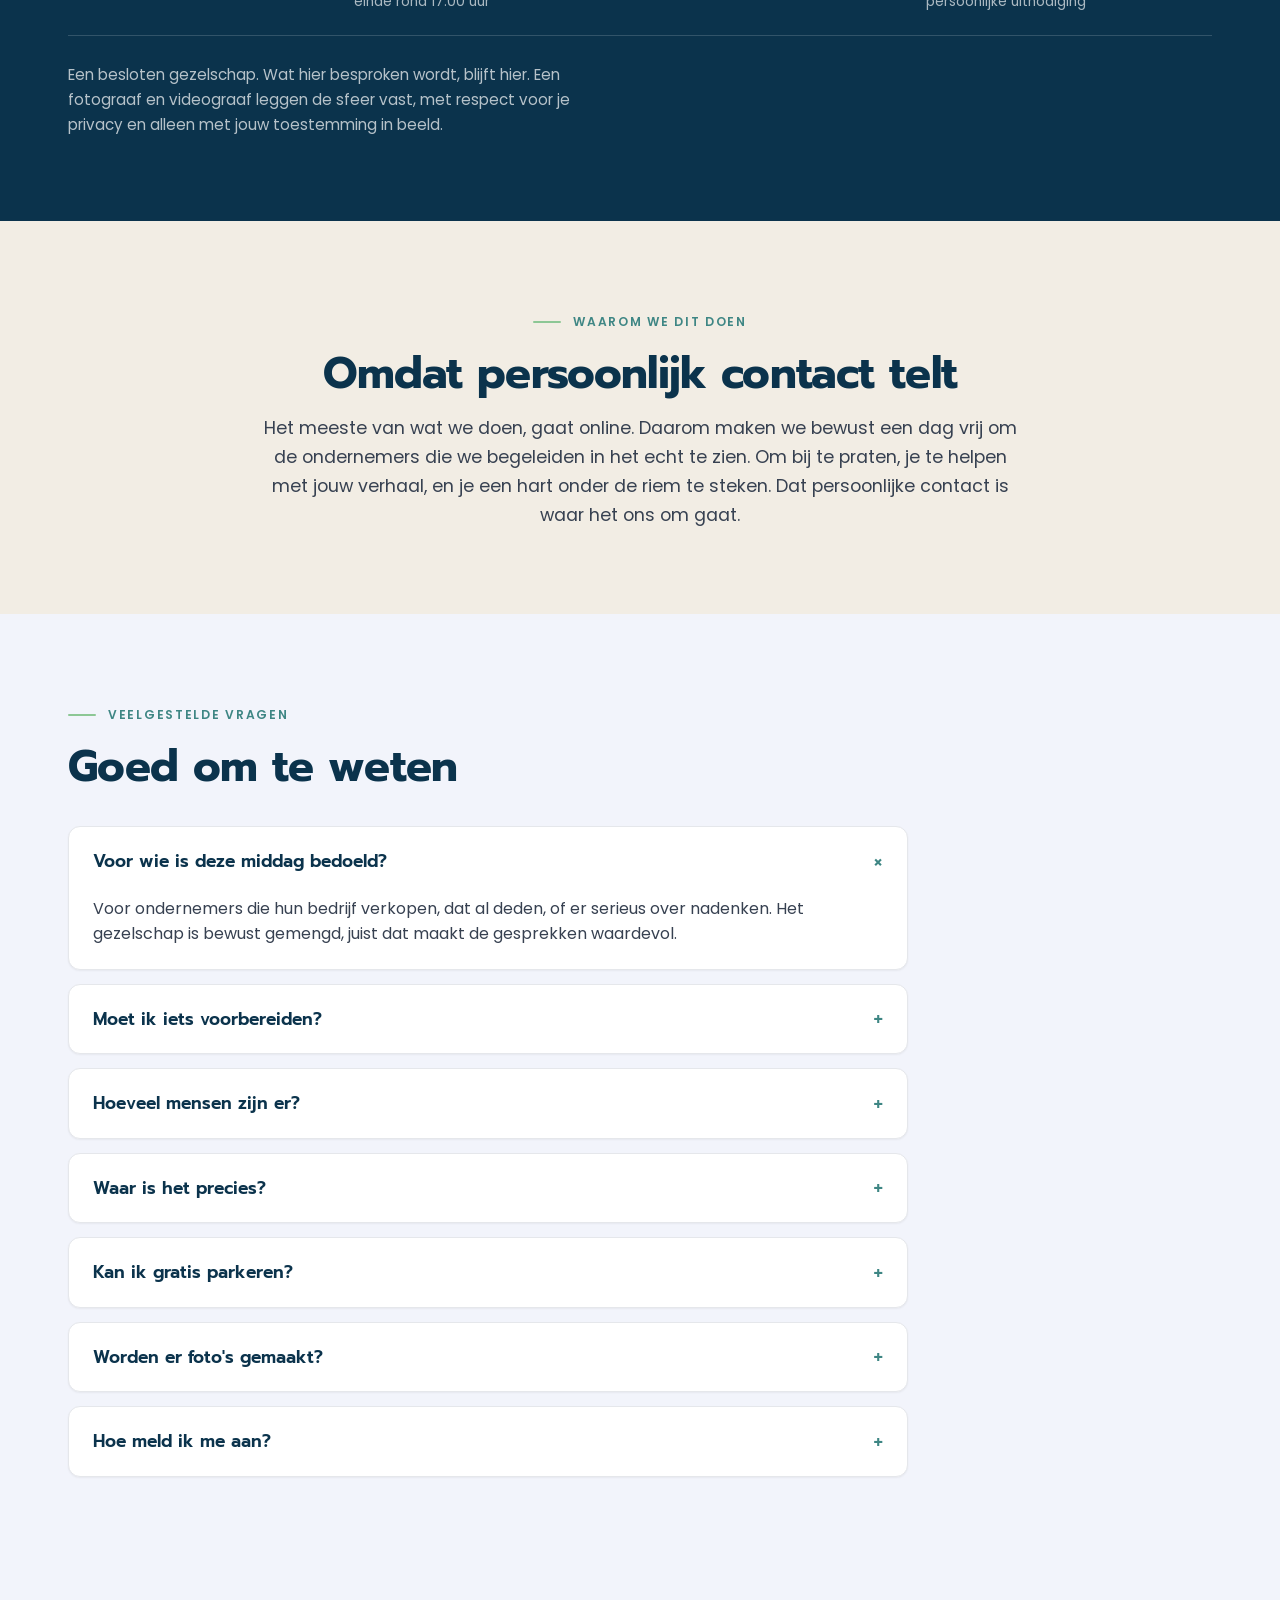
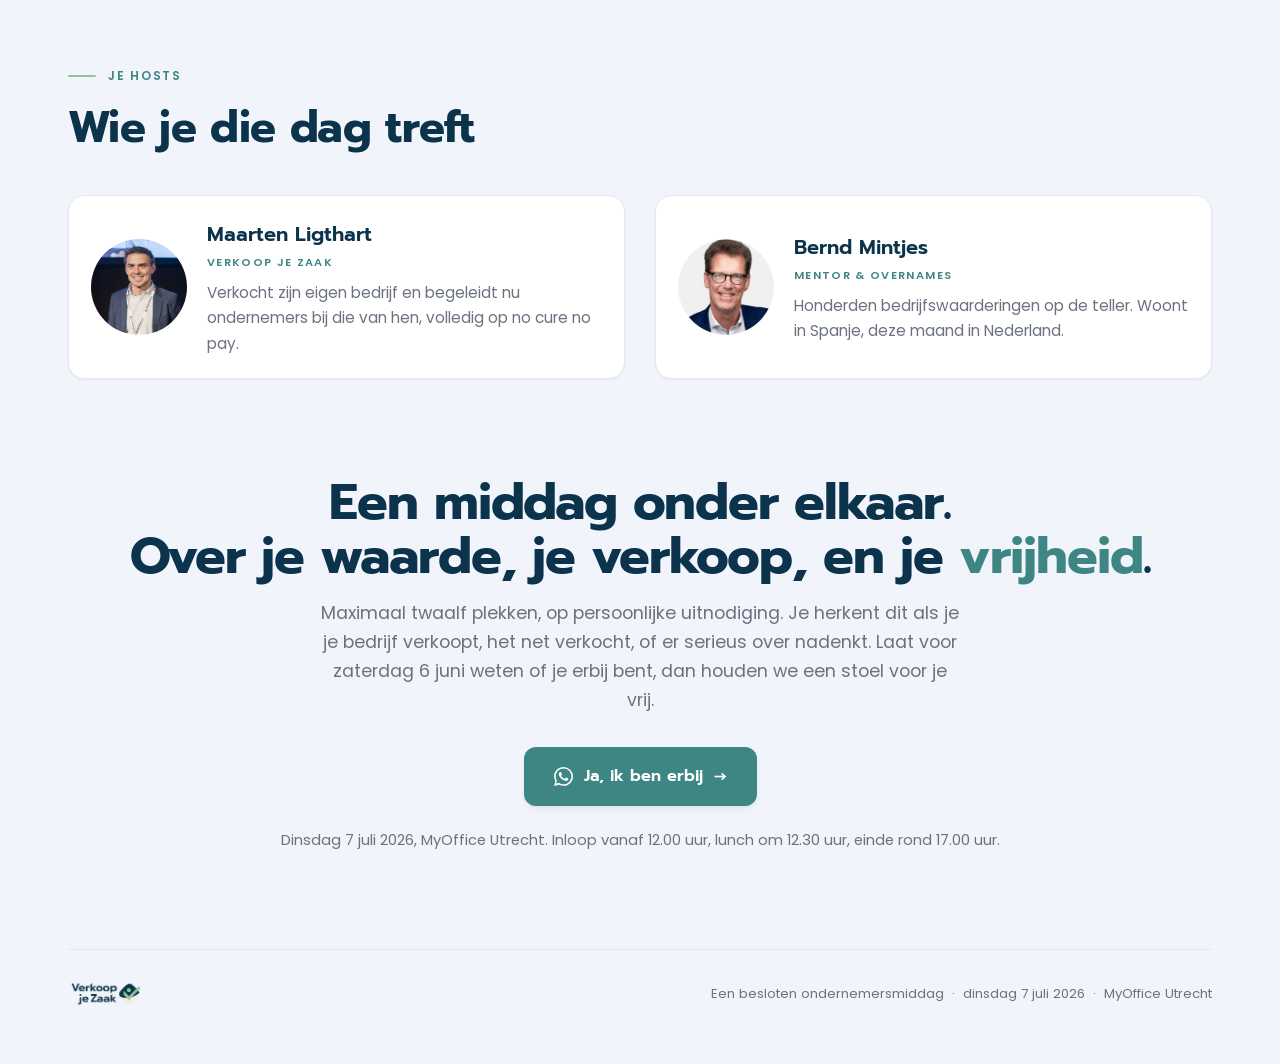
==== commit e72b6fc2: "RSVP-deadline naar zaterdag 6 juni op beide pagina's Co-Authored-By: Claude Opus 4.8 (1M context) <n" ====
--- a/index.html
+++ b/index.html
@@ -3,227 +3,409 @@
 <head>
 <meta charset="UTF-8">
 <meta name="viewport" content="width=device-width, initial-scale=1.0">
-<title>Wat is je bedrijf waard? · 7 juli 2026</title>
-<meta name="description" content="Een persoonlijke middag voor ondernemers. Wat is je bedrijf waard en hoe verhoog je die waarde. Dinsdag 7 juli 2026, MyOffice Utrecht.">
+<title>Je koopt er je vrijheid mee terug · Besloten ondernemersmiddag 7 juli 2026</title>
+<meta name="description" content="Een besloten middag voor twaalf ondernemers, op persoonlijke uitnodiging. Over wat je bedrijf waard is, hoe je die waarde verhoogt, en de vrijheid die je ermee koopt. Dinsdag 7 juli 2026, MyOffice Utrecht.">
 <meta name="robots" content="noindex, nofollow">
 <link rel="icon" href="assets/favicon.png">
 <link rel="stylesheet" href="brand.css">
 <style>
   *{box-sizing:border-box;margin:0;padding:0}
   html{scroll-behavior:smooth}
-  body{
-    background:var(--vz-bg-light);
-    color:var(--color-text-body);
-    font-family:var(--font-sans);
-    line-height:var(--leading-relaxed);
-    -webkit-font-smoothing:antialiased;
-    overflow-x:hidden;
-  }
-  .wrap{max-width:1120px;margin:0 auto;padding:0 28px;position:relative;z-index:2}
+  body{background:var(--vz-bg-light);color:var(--color-text-body);font-family:var(--font-sans);line-height:var(--leading-relaxed);-webkit-font-smoothing:antialiased;overflow-x:hidden}
+  .wrap{max-width:1200px;margin:0 auto;padding:0 28px}
+  img{display:block;max-width:100%}
   .accent{color:var(--vz-secondary)}
 
   /* topbar */
-  .topbar{display:flex;justify-content:space-between;align-items:center;padding:28px 0 0}
-  .topbar img{height:34px;width:auto;display:block}
-  .topbar .stamp{font-size:.75rem;letter-spacing:.16em;text-transform:uppercase;color:var(--color-text-muted);font-weight:500;font-variant-numeric:tabular-nums}
-
-  /* hero */
-  .hero{position:relative;padding:74px 0 64px}
-  .hero .ring{
-    position:absolute;top:-60px;right:-120px;width:520px;height:520px;border-radius:var(--radius-full);
-    border:1.5px solid var(--vz-accent);opacity:.5;z-index:0;pointer-events:none;
-  }
-  .hero .ring::after{
-    content:"";position:absolute;inset:54px;border-radius:var(--radius-full);
-    border:1.5px solid var(--vz-secondary);opacity:.35;
-  }
-  .hero .blob{
-    position:absolute;top:40px;right:-40px;width:300px;height:300px;border-radius:var(--radius-full);
-    background:var(--vz-accent-soft);opacity:.45;z-index:0;pointer-events:none;
-  }
-  .eyebrow{display:inline-flex;align-items:center;gap:12px;font-size:.78rem;letter-spacing:.14em;text-transform:uppercase;color:var(--vz-secondary);font-weight:600;margin-bottom:26px}
-  .eyebrow::before{content:"";width:30px;height:2px;background:var(--vz-accent);border-radius:2px}
-  h1{
-    font-family:var(--font-display);
-    font-weight:700;
-    font-size:clamp(2.7rem,7.6vw,5.6rem);
-    line-height:1.02;
-    letter-spacing:-.02em;
-    color:var(--vz-primary);
-    max-width:15ch;
-  }
-  h1 em{font-style:normal;color:var(--vz-secondary);font-weight:500;display:block}
-  .lede{
-    font-size:clamp(1.05rem,1.6vw,1.28rem);
-    color:var(--color-text-body);
-    max-width:48ch;margin:30px 0 0;line-height:1.6;
-  }
-  .meta{display:flex;flex-wrap:wrap;gap:14px;margin:38px 0 36px}
-  .meta div{
-    background:var(--color-bg-surface);border:1px solid var(--color-border-default);
-    border-radius:var(--radius-lg);padding:14px 22px;box-shadow:var(--shadow-sm);
-  }
-  .meta .k{font-size:.66rem;letter-spacing:.16em;text-transform:uppercase;color:var(--vz-secondary);font-weight:600;margin-bottom:5px}
-  .meta .v{font-family:var(--font-display);font-weight:600;font-size:1.1rem;color:var(--vz-primary);font-variant-numeric:tabular-nums}
+  .topbar{display:flex;justify-content:space-between;align-items:center;padding:26px 0}
+  .topbar img{height:34px;width:auto}
+  .topbar .stamp{font-size:.72rem;letter-spacing:.16em;text-transform:uppercase;color:var(--color-text-muted);font-weight:500}
 
   /* buttons */
-  .btn{
-    display:inline-flex;align-items:center;gap:11px;cursor:pointer;
-    font-family:var(--font-display);font-weight:600;font-size:1.02rem;letter-spacing:.005em;
-    background:var(--vz-secondary);color:#fff;text-decoration:none;
-    padding:16px 28px;border-radius:var(--radius-lg);border:none;
-    box-shadow:var(--shadow-md);
-    transition:transform var(--duration-base) var(--ease-out),background var(--duration-base) var(--ease-out),box-shadow var(--duration-base) var(--ease-out);
-  }
+  .btn{display:inline-flex;align-items:center;gap:11px;cursor:pointer;font-family:var(--font-display);font-weight:600;font-size:1.02rem;background:var(--vz-secondary);color:#fff;text-decoration:none;padding:16px 30px;border-radius:var(--radius-lg);border:none;box-shadow:var(--shadow-md);transition:transform var(--duration-base) var(--ease-out),background var(--duration-base) var(--ease-out),box-shadow var(--duration-base) var(--ease-out)}
   .btn:hover{background:var(--vz-primary);transform:translateY(-2px);box-shadow:var(--shadow-lg)}
-  .btn .wa{width:19px;height:19px;display:block;fill:currentColor}
+  .btn .wa{width:19px;height:19px;fill:currentColor}
   .btn .arrow{transition:transform var(--duration-base) var(--ease-out)}
   .btn:hover .arrow{transform:translateX(4px)}
+  .eyebrow{display:inline-flex;align-items:center;gap:12px;font-size:.76rem;letter-spacing:.14em;text-transform:uppercase;color:var(--vz-secondary);font-weight:600}
+  .eyebrow::before{content:"";width:28px;height:2px;background:var(--vz-accent);border-radius:2px}
+
+  /* hero */
+  .hero{display:grid;grid-template-columns:1.05fr .95fr;gap:54px;align-items:center;padding:40px 0 76px}
+  .hero h1{font-family:var(--font-display);font-weight:700;font-size:clamp(1.8rem,3.3vw,2.8rem);line-height:1.1;letter-spacing:-.02em;color:var(--vz-primary);margin:24px 0 0}
+  .hero .lede{font-size:clamp(1.05rem,1.5vw,1.22rem);color:var(--color-text-body);max-width:46ch;margin:22px 0 30px}
+  .hero .cta-row{display:flex;align-items:center;gap:20px;flex-wrap:wrap}
+  .hero .cta-note{font-size:.85rem;color:var(--color-text-muted)}
+  .seats{display:inline-flex;align-items:center;gap:10px;margin-top:22px;min-height:24px;font-family:var(--font-display);font-weight:600;font-size:.95rem;color:var(--vz-primary)}
+  .seats::before{content:"";width:9px;height:9px;border-radius:var(--radius-full);background:var(--vz-secondary);flex:0 0 auto;box-shadow:0 0 0 4px rgba(0,0,0,.05)}
+  .seats b{color:var(--vz-secondary)}
+  .hero-meta{display:flex;gap:26px;margin-top:34px;flex-wrap:wrap}
+  .hero-meta .k{font-size:.64rem;letter-spacing:.16em;text-transform:uppercase;color:var(--vz-secondary);font-weight:600;margin-bottom:4px}
+  .hero-meta .v{font-family:var(--font-display);font-weight:600;color:var(--vz-primary);font-size:1.02rem}
+  .hero-img{position:relative}
+  .hero-img img{width:100%;aspect-ratio:4/5;object-fit:cover;border-radius:var(--radius-2xl);box-shadow:var(--shadow-xl)}
+  .hero-img .badge{position:absolute;left:-18px;bottom:28px;background:#fff;border-radius:var(--radius-lg);box-shadow:var(--shadow-lg);padding:14px 20px}
+  .hero-img .badge b{font-family:var(--font-display);color:var(--vz-primary);font-size:1.5rem;display:block;line-height:1}
+  .hero-img .badge span{font-size:.72rem;letter-spacing:.08em;text-transform:uppercase;color:var(--vz-secondary);font-weight:600}
+  .hero-img .ring{position:absolute;top:-26px;right:-26px;width:120px;height:120px;border:2px solid var(--vz-accent);border-radius:var(--radius-full);opacity:.6;z-index:-1}
+
+  /* stakes full-bleed */
+  .stakes{position:relative;margin:0;padding:96px 0;color:#fff;text-align:center}
+  .stakes .bg{position:absolute;inset:0;z-index:0}
+  .stakes .bg img{width:100%;height:100%;object-fit:cover}
+  .stakes .bg::after{content:"";position:absolute;inset:0;background:linear-gradient(180deg,rgba(11,51,76,.86),rgba(11,51,76,.92))}
+  .stakes .wrap{position:relative;z-index:1}
+  .stakes .big{font-family:var(--font-display);font-weight:600;font-size:clamp(1.6rem,3.4vw,2.6rem);line-height:1.25;letter-spacing:-.01em;max-width:36ch;margin:18px auto 0}
+  .stakes .sub{color:rgba(255,255,255,.8);max-width:64ch;margin:20px auto 0;font-size:1.05rem}
+  .stakes .eyebrow{color:var(--vz-accent);justify-content:center}
+  .stakes .eyebrow::before{background:var(--vz-accent)}
 
   /* sections */
-  .sec{padding:72px 0}
-  .sec-label{font-size:.74rem;letter-spacing:.16em;text-transform:uppercase;color:var(--vz-secondary);font-weight:600;margin-bottom:22px;display:flex;align-items:center;gap:12px}
-  .sec-label b{color:var(--vz-accent);font-weight:700;font-variant-numeric:tabular-nums}
-  .statement{font-family:var(--font-display);font-weight:600;font-size:clamp(1.55rem,3.4vw,2.5rem);line-height:1.22;letter-spacing:-.01em;color:var(--vz-primary);max-width:26ch}
-  .statement b{color:var(--vz-secondary);font-weight:600}
-
-  /* program */
-  .prog{margin-top:42px;border-top:1px solid var(--color-border-default)}
-  .row{
-    display:grid;grid-template-columns:auto 1fr;gap:26px;align-items:baseline;
-    padding:26px 14px;border-bottom:1px solid var(--color-border-default);
-    border-radius:var(--radius-lg);
-    transition:background var(--duration-slow) var(--ease-out),transform var(--duration-slow) var(--ease-out);
-  }
-  .row .num{font-family:var(--font-display);font-weight:700;font-size:1.4rem;color:var(--vz-secondary);font-variant-numeric:tabular-nums;min-width:2.2ch}
-  .row h3{font-family:var(--font-display);font-weight:600;font-size:1.35rem;color:var(--vz-primary);line-height:1.2;margin-bottom:6px;letter-spacing:-.01em}
-  .row p{color:var(--color-text-muted);max-width:56ch;font-size:1.01rem;line-height:1.55}
-  .row:hover{background:var(--vz-bg-beige);transform:translateX(4px)}
+  .sec{padding:84px 0}
+  .sec-head{max-width:60ch}
+  .sec-head .eyebrow{margin-bottom:18px}
+  .sec h2{font-family:var(--font-display);font-weight:700;font-size:clamp(1.9rem,3.6vw,2.7rem);line-height:1.1;letter-spacing:-.015em;color:var(--vz-primary)}
+  .sec h2 em{font-style:normal;color:var(--vz-secondary)}
+  .sec .intro{color:var(--color-text-muted);font-size:1.08rem;margin-top:16px;max-width:54ch}
+
+  /* guide */
+  .guide{display:grid;grid-template-columns:1fr 1fr;gap:54px;align-items:center}
+  .guide .imgs{display:grid;grid-template-columns:1.3fr 1fr;grid-template-rows:auto auto;gap:16px}
+  .guide .imgs img{width:100%;border-radius:var(--radius-xl);box-shadow:var(--shadow-lg);object-fit:cover}
+  .guide .imgs .big{grid-row:span 2;aspect-ratio:3/4}
+  .guide .imgs .small{aspect-ratio:4/3}
+  .auth{list-style:none;margin:26px 0 0;display:grid;gap:14px}
+  .auth li{display:flex;gap:12px;align-items:flex-start;color:var(--color-text-body)}
+  .auth li::before{content:"";flex:none;width:22px;height:22px;margin-top:2px;border-radius:var(--radius-full);background:var(--vz-accent-soft);background-image:url("data:image/svg+xml,%3Csvg xmlns='http://www.w3.org/2000/svg' width='14' height='14' viewBox='0 0 24 24' fill='none' stroke='%230b334c' stroke-width='3' stroke-linecap='round' stroke-linejoin='round'%3E%3Cpath d='M20 6 9 17l-5-5'/%3E%3C/svg%3E");background-repeat:no-repeat;background-position:center}
+  .auth li b{color:var(--vz-primary)}
+
+  /* plan */
+  .plan{display:grid;grid-template-columns:repeat(3,1fr);gap:26px;margin-top:48px}
+  .card{background:var(--color-bg-surface);border:1px solid var(--color-border-default);border-radius:var(--radius-xl);overflow:hidden;box-shadow:var(--shadow-sm);transition:transform var(--duration-slow) var(--ease-out),box-shadow var(--duration-slow) var(--ease-out)}
+  .card:hover{transform:translateY(-4px);box-shadow:var(--shadow-lg)}
+  .card .ph{aspect-ratio:3/2;overflow:hidden}
+  .card .ph img{width:100%;height:100%;object-fit:cover}
+  .card .body{padding:24px 24px 28px}
+  .card .num{font-family:var(--font-display);font-weight:700;color:var(--vz-secondary);font-size:.9rem;letter-spacing:.1em}
+  .card h3{font-family:var(--font-display);font-weight:600;font-size:1.3rem;color:var(--vz-primary);margin:6px 0 8px;line-height:1.2}
+  .card p{color:var(--color-text-muted);font-size:1rem}
+
+  /* success */
+  .success{background:var(--vz-bg-beige)}
+  .success .grid{display:grid;grid-template-columns:1.1fr .9fr;gap:54px;align-items:center}
+  .takehome{list-style:none;display:grid;gap:18px;margin:28px 0 0}
+  .takehome li{display:flex;gap:14px;align-items:flex-start;font-size:1.08rem;color:var(--vz-primary)}
+  .takehome li .n{flex:none;width:30px;height:30px;border-radius:var(--radius-full);background:var(--vz-secondary);color:#fff;font-family:var(--font-display);font-weight:600;display:grid;place-items:center;font-size:.9rem}
+  .nopitch{margin-top:30px;background:#fff;border:1px solid var(--color-border-default);border-left:4px solid var(--vz-accent);border-radius:var(--radius-lg);padding:18px 22px;color:var(--vz-primary);font-weight:500;box-shadow:var(--shadow-sm)}
+  .success img{width:100%;aspect-ratio:4/5;object-fit:cover;border-radius:var(--radius-2xl);box-shadow:var(--shadow-lg)}
+
+  /* honest full-width band */
+  .honest{background:var(--vz-bg-beige)}
+  .honest .sec-head{max-width:820px;margin:0 auto;text-align:center}
+  .honest .sec-head .eyebrow{justify-content:center}
+  .honest .intro{max-width:760px;margin:16px auto 0;font-size:1.1rem;color:var(--color-text-body)}
 
   /* practical band */
-  .band{background:var(--vz-primary);color:#fff;margin-top:24px;position:relative;overflow:hidden}
-  .band .wrap{z-index:2}
-  .band .mark{position:absolute;right:-40px;bottom:-50px;width:280px;opacity:.06;z-index:1}
-  .band .sec-label{color:var(--vz-accent)}
-  .band .sec-label b{color:#fff}
-  .band .grid{display:grid;grid-template-columns:repeat(2,1fr);gap:0;margin-top:34px;border-top:1px solid rgba(255,255,255,.16)}
-  .band .grid > div{padding:24px 28px 24px 0;border-bottom:1px solid rgba(255,255,255,.16)}
-  .band .grid .k{font-size:.68rem;letter-spacing:.16em;text-transform:uppercase;color:var(--vz-accent);font-weight:600;margin-bottom:8px}
-  .band .grid .v{font-family:var(--font-display);font-weight:600;font-size:1.28rem;color:#fff;line-height:1.3}
-  .band .grid .v small{display:block;font-family:var(--font-sans);font-weight:400;font-size:.9rem;color:rgba(255,255,255,.66);margin-top:5px;letter-spacing:0}
+  .band{background:var(--vz-primary);color:#fff}
+  .band .grid{display:grid;grid-template-columns:repeat(4,1fr);gap:0;margin-top:36px;border-top:1px solid rgba(255,255,255,.16)}
+  .band .grid > div{padding:24px 24px 24px 0;border-bottom:1px solid rgba(255,255,255,.16)}
+  .band .eyebrow{color:var(--vz-accent)}
+  .band .eyebrow::before{background:var(--vz-accent)}
+  .band .k{font-size:.66rem;letter-spacing:.16em;text-transform:uppercase;color:var(--vz-accent);font-weight:600;margin-bottom:8px}
+  .band .v{font-family:var(--font-display);font-weight:600;font-size:1.2rem;color:#fff;line-height:1.3}
+  .band .v small{display:block;font-family:var(--font-sans);font-weight:400;font-size:.86rem;color:rgba(255,255,255,.66);margin-top:5px}
+  .band .note{margin-top:26px;color:rgba(255,255,255,.7);font-size:.95rem;max-width:60ch}
 
   /* hosts */
-  .hosts{display:grid;grid-template-columns:repeat(2,1fr);gap:44px;margin-top:42px}
-  .host{background:var(--color-bg-surface);border:1px solid var(--color-border-default);border-radius:var(--radius-xl);padding:30px 32px;box-shadow:var(--shadow-sm)}
-  .host .hn{font-family:var(--font-display);font-weight:600;font-size:1.55rem;color:var(--vz-primary);margin-bottom:3px}
-  .host .hr{font-size:.72rem;letter-spacing:.14em;text-transform:uppercase;color:var(--vz-secondary);font-weight:600;margin-bottom:13px}
-  .host p{color:var(--color-text-muted);max-width:42ch}
+  .hosts{display:grid;grid-template-columns:repeat(2,1fr);gap:30px;margin-top:44px}
+  .host{display:flex;gap:20px;align-items:center;background:var(--color-bg-surface);border:1px solid var(--color-border-default);border-radius:var(--radius-xl);padding:22px;box-shadow:var(--shadow-sm)}
+  .host img{flex:none;width:96px;height:96px;border-radius:var(--radius-full);object-fit:cover;object-position:center}
+  .host .ini{flex:none;width:96px;height:96px;border-radius:var(--radius-full);display:grid;place-items:center;background:var(--vz-primary);color:#fff;font-family:var(--font-display);font-weight:600;font-size:1.8rem}
+  .host .hn{font-family:var(--font-display);font-weight:600;font-size:1.25rem;color:var(--vz-primary)}
+  .host .hr{font-size:.7rem;letter-spacing:.12em;text-transform:uppercase;color:var(--vz-secondary);font-weight:600;margin:2px 0 8px}
+  .host p{font-size:.96rem;color:var(--color-text-muted)}
 
   /* closing */
-  .closing{background:var(--vz-bg-beige);text-align:center;padding:88px 0}
-  .closing h2{font-family:var(--font-display);font-weight:700;font-size:clamp(2rem,5vw,3.3rem);line-height:1.06;letter-spacing:-.02em;color:var(--vz-primary);margin-bottom:16px}
+  .closing{text-align:center;padding:96px 0}
+  .closing h2{font-family:var(--font-display);font-weight:700;font-size:clamp(2rem,4.6vw,3.2rem);line-height:1.06;letter-spacing:-.02em;color:var(--vz-primary)}
   .closing h2 em{font-style:normal;color:var(--vz-secondary)}
-  .closing p{color:var(--color-text-muted);font-size:1.1rem;margin-bottom:32px}
+  .closing p{color:var(--color-text-muted);font-size:1.1rem;margin:16px auto 32px;max-width:58ch}
   .closing .note{margin-top:22px;font-size:.92rem;color:var(--color-text-muted)}
 
-  footer{padding:32px 0 50px;display:flex;justify-content:space-between;align-items:center;flex-wrap:wrap;gap:14px}
-  footer img{height:28px;width:auto;opacity:.9}
-  footer span{font-size:.82rem;color:var(--color-text-muted);letter-spacing:.03em}
-
-  /* reveal */
-  html.js .reveal{opacity:0;transform:translateY(18px)}
+  footer{border-top:1px solid var(--color-border-default);padding:30px 0 56px;display:flex;justify-content:space-between;align-items:center;flex-wrap:wrap;gap:14px}
+  footer img{height:28px;width:auto}
+  footer span{font-size:.82rem;color:var(--color-text-muted)}
+
+  /* programma + faq */
+  .prog-grid{display:grid;grid-template-columns:1.1fr .9fr;gap:54px;align-items:center;margin-top:42px}
+  .prog-grid figure{margin:0}
+  .prog-grid img{width:100%;border-radius:var(--radius-2xl);box-shadow:var(--shadow-lg)}
+  .prog-grid figcaption{font-size:.85rem;color:var(--color-text-muted);margin-top:10px;text-align:center}
+  .tl{display:grid;grid-template-columns:90px 1fr;gap:22px;padding:18px 0;border-bottom:1px solid var(--color-border-default);align-items:baseline}
+  .tl:last-child{border-bottom:none}
+  .tl .t{font-family:var(--font-display);font-weight:700;color:var(--vz-secondary);font-variant-numeric:tabular-nums;font-size:1.05rem}
+  .tl h4{font-family:var(--font-display);font-weight:600;color:var(--vz-primary);font-size:1.12rem;line-height:1.2}
+  .tl p{color:var(--color-text-muted);font-size:.96rem;margin-top:3px}
+  .faq{max-width:840px;margin-top:36px}
+  .faq details{border:1px solid var(--color-border-default);border-radius:var(--radius-lg);background:var(--color-bg-surface);margin-bottom:14px;box-shadow:var(--shadow-sm)}
+  .faq summary{list-style:none;cursor:pointer;padding:20px 24px;font-family:var(--font-display);font-weight:600;color:var(--vz-primary);font-size:1.08rem;display:flex;justify-content:space-between;align-items:center;gap:16px}
+  .faq summary::-webkit-details-marker{display:none}
+  .faq summary::after{content:"+";font-size:1.6rem;line-height:1;color:var(--vz-secondary);font-weight:400;transition:transform var(--duration-base) var(--ease-out)}
+  .faq details[open] summary::after{transform:rotate(45deg)}
+  .faq .a{padding:0 24px 22px;color:var(--color-text-body);line-height:1.6}
+  .faq .a a{color:var(--vz-secondary);font-weight:600}
+  @media(max-width:860px){.prog-grid{grid-template-columns:1fr;gap:28px}.tl{grid-template-columns:70px 1fr;gap:14px}}
+
+  html.js .reveal{opacity:0;transform:translateY(20px)}
   html.js .reveal.in{opacity:1;transform:none;transition:opacity .8s var(--ease-out),transform .8s var(--ease-out)}
-  html.js .hero .reveal{opacity:0;transform:translateY(20px);animation:rise .9s var(--ease-out) both}
-  @keyframes rise{to{opacity:1;transform:none}}
-  .d1{animation-delay:.05s}.d2{animation-delay:.16s}.d3{animation-delay:.28s}.d4{animation-delay:.4s}.d5{animation-delay:.52s}
-
-  @media(max-width:680px){
-    .wrap{padding:0 20px}
+
+  @media(max-width:860px){
+    .hero{grid-template-columns:1fr;gap:36px}
+    .hero-img{order:-1}
+    .hero-img img{aspect-ratio:3/2}
+    .guide{grid-template-columns:1fr;gap:30px}
+    .success .grid{grid-template-columns:1fr;gap:30px}
+    .plan{grid-template-columns:1fr}
     .band .grid{grid-template-columns:1fr}
     .band .grid > div{padding:20px 0}
-    .hosts{grid-template-columns:1fr;gap:20px}
-    .sec{padding:56px 0}
-    .hero .ring,.hero .blob{display:none}
+    .hosts{grid-template-columns:1fr}
+    .sec{padding:60px 0}
+    .stakes{padding:72px 0}
   }
-  @media(prefers-reduced-motion:reduce){
-    *{animation:none!important;transition:none!important}
-    html.js .reveal{opacity:1;transform:none}
-  }
+  @media(prefers-reduced-motion:reduce){*{animation:none!important;transition:none!important}html.js .reveal{opacity:1;transform:none}}
 </style>
 </head>
 <body>
+
 <div class="wrap">
   <div class="topbar">
     <img src="assets/logo-primary.png" alt="Verkoop je Zaak">
-    <div class="stamp">7 juli 2026 · Utrecht</div>
+    <div class="stamp">Besloten · 7 juli 2026 · Utrecht</div>
   </div>
 
   <header class="hero">
-    <div class="blob"></div>
-    <div class="ring"></div>
-    <div class="eyebrow reveal d1">Op uitnodiging &nbsp;·&nbsp; Een middag voor ondernemers</div>
-    <h1 class="reveal d2">Wat is je bedrijf waard?<em>En hoe verhoog je die waarde.</em></h1>
-    <p class="lede reveal d3">Een persoonlijke middag onder ondernemers, samen met Maarten Ligthart en Bernd Mintjes. Geen seminar, wel scherpe inzichten en eerlijke ervaringen van mensen die er middenin zitten of de stap al zetten.</p>
-    <div class="meta reveal d4">
-      <div><div class="k">Datum</div><div class="v">Dinsdag 7 juli 2026</div></div>
-      <div><div class="k">Locatie</div><div class="v">MyOffice Utrecht</div></div>
-      <div><div class="k">Tijd</div><div class="v">13.00 tot 17.00 uur</div></div>
-    </div>
-    <a class="btn reveal d5" href="https://wa.me/31646016688?text=Hoi%20Maarten%2C%20ik%20ben%20erbij%20op%207%20juli." target="_blank" rel="noopener">
-      <svg class="wa" viewBox="0 0 24 24" aria-hidden="true"><path d="M.057 24l1.687-6.163a11.867 11.867 0 01-1.587-5.945C.16 5.335 5.495 0 12.05 0a11.82 11.82 0 018.413 3.488 11.82 11.82 0 013.48 8.414c-.003 6.557-5.338 11.892-11.893 11.892a11.9 11.9 0 01-5.688-1.448L.057 24zm6.597-3.807c1.676.995 3.276 1.591 5.392 1.592 5.448 0 9.886-4.434 9.889-9.885.002-5.462-4.415-9.89-9.881-9.892-5.452 0-9.887 4.434-9.889 9.884a9.86 9.86 0 001.51 5.26l-.999 3.648 3.748-.748zm11.387-5.464c-.074-.124-.272-.198-.57-.347-.297-.149-1.758-.868-2.031-.967-.272-.099-.47-.149-.669.149-.198.297-.768.967-.941 1.165-.173.198-.347.223-.644.074-.297-.149-1.255-.462-2.39-1.475-.883-.788-1.48-1.761-1.653-2.059-.173-.297-.018-.458.13-.606.134-.133.297-.347.446-.521.151-.172.2-.296.3-.495.099-.198.05-.372-.025-.521-.075-.148-.669-1.611-.916-2.206-.242-.579-.487-.501-.669-.51l-.57-.01c-.198 0-.52.074-.792.372-.272.297-1.04 1.016-1.04 2.479 0 1.462 1.065 2.875 1.213 3.074.149.198 2.096 3.2 5.077 4.487.709.306 1.263.489 1.694.626.712.226 1.36.194 1.872.118.571-.085 1.758-.719 2.006-1.413.248-.695.248-1.29.173-1.414z"/></svg>
-      Ik ben erbij
-      <span class="arrow">&rarr;</span>
-    </a>
+    <div>
+      <div class="eyebrow reveal">Besloten ondernemersmiddag &nbsp;·&nbsp; op persoonlijke uitnodiging</div>
+      <h1 class="reveal">Met de verkoop van je bedrijf koop je jouw <span class="accent">vrijheid</span> terug.</h1>
+      <p class="lede reveal">Hoe behoud je die vrijheid daarna? Een besloten ondernemersmiddag voor maximaal twaalf ondernemers die we persoonlijk uitnodigen, omdat ze dezelfde reis maken.</p>
+      <div class="cta-row reveal">
+        <a class="btn" href="https://wa.me/31646016688?text=Hoi%20Maarten%2C%20ik%20ben%20erbij%20op%207%20juli." target="_blank" rel="noopener">
+          <svg class="wa" viewBox="0 0 24 24" aria-hidden="true"><path d="M.057 24l1.687-6.163a11.867 11.867 0 01-1.587-5.945C.16 5.335 5.495 0 12.05 0a11.82 11.82 0 018.413 3.488 11.82 11.82 0 013.48 8.414c-.003 6.557-5.338 11.892-11.893 11.892a11.9 11.9 0 01-5.688-1.448L.057 24zm6.597-3.807c1.676.995 3.276 1.591 5.392 1.592 5.448 0 9.886-4.434 9.889-9.885.002-5.462-4.415-9.89-9.881-9.892-5.452 0-9.887 4.434-9.889 9.884a9.86 9.86 0 001.51 5.26l-.999 3.648 3.748-.748zm11.387-5.464c-.074-.124-.272-.198-.57-.347-.297-.149-1.758-.868-2.031-.967-.272-.099-.47-.149-.669.149-.198.297-.768.967-.941 1.165-.173.198-.347.223-.644.074-.297-.149-1.255-.462-2.39-1.475-.883-.788-1.48-1.761-1.653-2.059-.173-.297-.018-.458.13-.606.134-.133.297-.347.446-.521.151-.172.2-.296.3-.495.099-.198.05-.372-.025-.521-.075-.148-.669-1.611-.916-2.206-.242-.579-.487-.501-.669-.51l-.57-.01c-.198 0-.52.074-.792.372-.272.297-1.04 1.016-1.04 2.479 0 1.462 1.065 2.875 1.213 3.074.149.198 2.096 3.2 5.077 4.487.709.306 1.263.489 1.694.626.712.226 1.36.194 1.872.118.571-.085 1.758-.719 2.006-1.413.248-.695.248-1.29.173-1.414z"/></svg>
+          Ja, ik ben erbij <span class="arrow">&rarr;</span>
+        </a>
+        <span class="cta-note">Je ontvangt deze uitnodiging persoonlijk.<br>Laat het me weten voor zaterdag 6 juni.</span>
+      </div>
+      <div class="seats reveal" id="seats" aria-live="polite">Een beperkt aantal plekken beschikbaar</div>
+      <div class="hero-meta reveal">
+        <div><div class="k">Datum</div><div class="v">Dinsdag 7 juli 2026</div></div>
+        <div><div class="k">Locatie</div><div class="v">MyOffice Utrecht</div></div>
+        <div><div class="k">Tijd</div><div class="v">12.00 tot 17.00 uur</div></div>
+      </div>
+    </div>
+    <div class="hero-img reveal">
+      <span class="ring"></span>
+      <img src="img/gesprek-1.jpg" alt="Ondernemers in gesprek op de locatie in Utrecht">
+      <div class="badge"><b>12</b><span>plekken max.</span></div>
+    </div>
   </header>
 </div>
 
+<section class="stakes">
+  <div class="bg"><img src="img/locatie.jpg" alt=""></div>
+  <div class="wrap">
+    <div class="eyebrow reveal">Waarom deze middag</div>
+    <p class="big reveal">De meeste ondernemers ontdekken pas tijdens de verkoop wat hun bedrijf echt waard is. Dan is het te laat om er nog iets aan te doen.</p>
+    <p class="sub reveal">Je hebt jarenlang gebouwd, en toch weet bijna niemand wat dat vandaag waard is. Verkopen lijkt de uitweg, maar de echte vraag is niet of je verkoopt. Het is waarvoor: de vrijheid die je terugkoopt, vrij van targets en de personeel-molen, en hoe je die vrijheid niet meteen weer weggeeft.</p>
+  </div>
+</section>
+
 <section class="sec">
   <div class="wrap">
-    <div class="sec-label reveal"><b>01</b> Waarom deze middag</div>
-    <p class="statement reveal">Je hebt iets opgebouwd dat <b>waarde</b> heeft. De vraag is alleen: hoeveel precies, en wat maakt het straks meer waard?</p>
+    <div class="guide">
+      <div class="imgs reveal">
+        <img class="big" src="img/duo.jpg" alt="Maarten Ligthart en Bernd Mintjes">
+        <img class="small" src="img/gesprek-3.jpg" alt="Ondernemer in gesprek op de locatie">
+        <img class="small" src="img/gesprek-2.jpg" alt="Adviesgesprek op de locatie">
+      </div>
+      <div class="reveal">
+        <div class="eyebrow" style="margin-bottom:18px">Je gidsen voor de dag</div>
+        <h2>Twee mensen die deze weg <em>zelf kennen</em></h2>
+        <p class="intro">Geen verkopers. Twee ondernemers die weten wat er op het spel staat, en die de cijfers én het gevoel kennen.</p>
+        <ul class="auth">
+          <li><span><b>Maarten Ligthart</b> verkocht zijn eigen bedrijf en is de enige overnameadviseur in Nederland die volledig op no cure no pay werkt. Hij zit dus aan dezelfde kant van de tafel als jij.</span></li>
+          <li><span><b>Bernd Mintjes</b> waardeerde honderden bedrijven en ziet binnen een gesprek waar de waarde zit, en waar die weglekt. Hij woont in Spanje en is deze maand in Nederland, een van de weinige momenten dat je hem aan tafel hebt.</span></li>
+          <li><span>Geen theorie uit een boek, maar de praktijk van ondernemers die de stap echt zetten.</span></li>
+        </ul>
+      </div>
+    </div>
   </div>
 </section>
 
 <section class="sec" style="padding-top:0">
   <div class="wrap">
-    <div class="sec-label reveal"><b>02</b> Wat we doen</div>
-    <div class="prog">
-      <div class="row reveal"><div class="num">01</div><div><h3>Wat je bedrijf echt waard is</h3><p>Inzicht in de werkelijke waarde van je onderneming, onderbouwd in plaats van op gevoel.</p></div></div>
-      <div class="row reveal"><div class="num">02</div><div><h3>De deukjes in je auto</h3><p>De concrete punten die je waarde nu drukken, en hoe je ze stap voor stap wegwerkt.</p></div></div>
-      <div class="row reveal"><div class="num">03</div><div><h3>Een blik op het platform</h3><p>Kort en concreet: hoe je je verkoopklaarheid en de waarde van je bedrijf live blijft volgen.</p></div></div>
-      <div class="row reveal"><div class="num">04</div><div><h3>Onder ondernemers</h3><p>Sparren met mensen die er middenin zitten en met ondernemers die de stap al gezet hebben.</p></div></div>
-      <div class="row reveal"><div class="num">05</div><div><h3>Verkocht, en dan?</h3><p>Het eerlijke verhaal over wat er gebeurt na de verkoop, en hoe je je daarop voorbereidt.</p></div></div>
-      <div class="row reveal"><div class="num">06</div><div><h3>Klein en persoonlijk</h3><p>Een select gezelschap, met lunch en alle ruimte voor een echt goed gesprek.</p></div></div>
+    <div class="sec-head reveal">
+      <div class="eyebrow">De middag</div>
+      <h2>Waar we het over hebben</h2>
+      <p class="intro">Drie gesprekken die ertoe doen, met alle ruimte voor jouw eigen situatie.</p>
+    </div>
+    <div class="plan">
+      <div class="card reveal">
+        <div class="ph"><img src="img/shoot-utrecht-982.jpg" alt="Ondernemer in gesprek over de waarde van zijn bedrijf"></div>
+        <div class="body">
+          <div class="num">01</div>
+          <h3>Wat is je bedrijf waard, en hoe maak je het meer waard?</h3>
+          <p>Een eerlijke blik op je waarde van vandaag, en de knoppen die haar verhogen.</p>
+        </div>
+      </div>
+      <div class="card reveal">
+        <div class="ph"><img src="img/situatie-vragen.jpg" alt="Ondernemer in gesprek over zijn eigen situatie"></div>
+        <div class="body">
+          <div class="num">02</div>
+          <h3>Jouw situatie, jouw vragen</h3>
+          <p>Ruimte om je eigen vragen te stellen aan Maarten en Bernd, specifiek over waar jij nu staat.</p>
+        </div>
+      </div>
+      <div class="card reveal">
+        <div class="ph"><img src="img/gesprek-4.jpg" alt="Ondernemers wisselen ervaringen uit"></div>
+        <div class="body">
+          <div class="num">03</div>
+          <h3>Verkocht, en dan verder?</h3>
+          <p>De vrijheid die je met de verkoop koopt, en hoe je die behoudt, ook als je daarna iets nieuws begint.</p>
+        </div>
+      </div>
+    </div>
+  </div>
+</section>
+
+<section class="sec success">
+  <div class="wrap">
+    <div class="grid">
+      <div class="reveal">
+        <div class="eyebrow" style="margin-bottom:18px">Persoonlijke aandacht</div>
+        <h2>Waar je ook staat, we helpen je <em>persoonlijk</em> verder</h2>
+        <p class="intro">Een middag met gerichte aandacht voor jouw situatie, waar je ook staat in de reis naar de verkoop van je bedrijf.</p>
+        <ul class="takehome">
+          <li><span class="n">1</span><span>We helpen je je bedrijf waardevoller en beter verkoopbaar te maken, zodat het straks meer oplevert.</span></li>
+          <li><span class="n">2</span><span>Met die verkoop koop je je vrijheid terug, en we laten je zien hoe je die daarna behoudt.</span></li>
+          <li><span class="n">3</span><span>Je spart met ondernemers die hun bedrijf al verkochten, over wat hen verraste en wat ze anders zouden doen.</span></li>
+          <li><span class="n">4</span><span>Ben je al verkocht? Dan denken we met je mee hoe je vrij blijft, ook als je iets nieuws begint.</span></li>
+        </ul>
+      </div>
+      <div class="reveal">
+        <img src="img/gesprek-4.jpg" alt="Ondernemers wisselen ervaringen uit">
+      </div>
+    </div>
+  </div>
+</section>
+
+<section class="sec programma">
+  <div class="wrap">
+    <div class="sec-head reveal">
+      <div class="eyebrow">Het programma</div>
+      <h2>Zo ziet de middag eruit</h2>
+      <p class="intro">Je loopt binnen bij de lunch en bent voor het avondeten weer klaar.</p>
+    </div>
+    <div class="prog-grid">
+      <div class="timeline reveal">
+        <div class="tl"><div class="t">12.00</div><div><h4>Inloop en lunch</h4><p>Inloop vanaf 12.00 uur, rustig aankomen en landen. De lunch start om 12.30 uur.</p></div></div>
+        <div class="tl"><div class="t">13.30</div><div><h4>Wat is je bedrijf waard?</h4><p>Je waarde en hoe je die verhoogt, met een live blik op het platform.</p></div></div>
+        <div class="tl"><div class="t">14.30</div><div><h4>Het verkooptraject en jouw vragen</h4><p>Open gesprek met Maarten en Bernd, jouw situatie centraal.</p></div></div>
+        <div class="tl"><div class="t">15.15</div><div><h4>Verkocht, en dan?</h4><p>De vrijheid die je koopt, en hoe je 'm behoudt.</p></div></div>
+        <div class="tl"><div class="t">16.00</div><div><h4>Leren van wie je voorging</h4><p>Ondernemers die hun bedrijf al verkochten delen hun ervaring, en je wisselt onderling uit. Geen behoefte aan netwerken? Dan ben je vrij om voor de avondspits naar huis te gaan.</p></div></div>
+        <div class="tl"><div class="t">17.00</div><div><h4>Einde</h4></div></div>
+      </div>
+      <figure class="reveal">
+        <img src="img/myoffice-utrecht.jpg" alt="MyOffice Utrecht, met werkplekken en een bar">
+        <figcaption>MyOffice Utrecht, met werkplekken en een bar om even weg te stappen en je eigen ideeën op papier te zetten.</figcaption>
+      </figure>
     </div>
   </div>
 </section>
 
 <section class="sec band">
-  <img class="mark" src="assets/beeldmerk.png" alt="">
-  <div class="wrap">
-    <div class="sec-label reveal"><b>03</b> Praktisch</div>
+  <div class="wrap">
+    <div class="eyebrow reveal">Praktisch</div>
     <div class="grid">
       <div class="reveal"><div class="k">Datum</div><div class="v">Dinsdag 7 juli 2026</div></div>
-      <div class="reveal"><div class="k">Tijd</div><div class="v">Vanaf 13.00 uur<small>Inloop met lunch, einde rond 17.00 uur</small></div></div>
-      <div class="reveal"><div class="k">Locatie</div><div class="v">MyOffice Utrecht</div></div>
-      <div class="reveal"><div class="k">Goed om te weten</div><div class="v">Lunch inbegrepen<small>Beperkt aantal plekken, op persoonlijke uitnodiging</small></div></div>
+      <div class="reveal"><div class="k">Tijd</div><div class="v">Vanaf 12.00 uur<small>Inloop vanaf 12.00, lunch om 12.30, einde rond 17.00 uur</small></div></div>
+      <div class="reveal"><div class="k">Locatie</div><div class="v">MyOffice Utrecht<small>Gratis parkeren, vlak bij de snelweg</small></div></div>
+      <div class="reveal"><div class="k">Goed om te weten</div><div class="v">Lunch inbegrepen<small>Maximaal twaalf ondernemers, op persoonlijke uitnodiging</small></div></div>
+    </div>
+    <p class="note reveal">Een besloten gezelschap. Wat hier besproken wordt, blijft hier. Een fotograaf en videograaf leggen de sfeer vast, met respect voor je privacy en alleen met jouw toestemming in beeld.</p>
+  </div>
+</section>
+
+<section class="sec honest">
+  <div class="wrap">
+    <div class="sec-head reveal">
+      <div class="eyebrow">Waarom we dit doen</div>
+      <h2>Omdat persoonlijk contact telt</h2>
+      <p class="intro">Het meeste van wat we doen, gaat online. Daarom maken we bewust een dag vrij om de ondernemers die we begeleiden in het echt te zien. Om bij te praten, je te helpen met jouw verhaal, en je een hart onder de riem te steken. Dat persoonlijke contact is waar het ons om gaat.</p>
     </div>
   </div>
 </section>
 
 <section class="sec">
   <div class="wrap">
-    <div class="sec-label reveal"><b>04</b> Je hosts</div>
+    <div class="sec-head reveal">
+      <div class="eyebrow">Veelgestelde vragen</div>
+      <h2>Goed om te weten</h2>
+    </div>
+    <div class="faq reveal">
+      <details open>
+        <summary>Voor wie is deze middag bedoeld?</summary>
+        <div class="a">Voor ondernemers die hun bedrijf verkopen, dat al deden, of er serieus over nadenken. Het gezelschap is bewust gemengd, juist dat maakt de gesprekken waardevol.</div>
+      </details>
+      <details>
+        <summary>Moet ik iets voorbereiden?</summary>
+        <div class="a">Nee. Kom zoals je bent. Heb je vragen over je eigen situatie, neem ze mee, daar is alle ruimte voor.</div>
+      </details>
+      <details>
+        <summary>Hoeveel mensen zijn er?</summary>
+        <div class="a">Maximaal twaalf, bewust klein gehouden zodat er echte gesprekken ontstaan en iedereen aan bod komt.</div>
+      </details>
+      <details>
+        <summary>Waar is het precies?</summary>
+        <div class="a">MyOffice Utrecht, Computerweg 22-24, 3542 DR Utrecht (bedrijventerrein Lage Weide). <a href="https://www.google.com/maps/search/?api=1&amp;query=MyOffice%20Computerweg%2022-24%20Utrecht" target="_blank" rel="noopener">Bekijk op de kaart</a>.</div>
+      </details>
+      <details>
+        <summary>Kan ik gratis parkeren?</summary>
+        <div class="a">Ja. Er is een eigen parkeerterrein en je parkeert gratis voor de deur. De locatie ligt vlak bij de afritten van de A2 en A27.</div>
+      </details>
+      <details>
+        <summary>Worden er foto's gemaakt?</summary>
+        <div class="a">Er zijn een fotograaf en videograaf aanwezig. Je komt alleen in beeld als je daar toestemming voor geeft, dat vragen we ter plekke.</div>
+      </details>
+      <details>
+        <summary>Hoe meld ik me aan?</summary>
+        <div class="a">Stuur een bericht via WhatsApp, het liefst voor zaterdag 6 juni. Eén regel is genoeg.</div>
+      </details>
+    </div>
+  </div>
+</section>
+
+<section class="sec" style="padding-bottom:0">
+  <div class="wrap">
+    <div class="sec-head reveal">
+      <div class="eyebrow">Je hosts</div>
+      <h2>Wie je die dag treft</h2>
+    </div>
     <div class="hosts">
       <div class="host reveal">
-        <div class="hn">Maarten Ligthart</div>
-        <div class="hr">Verkoop je Zaak</div>
-        <p>Begeleidt ondernemers bij de verkoop van hun bedrijf, volledig op basis van no cure no pay.</p>
+        <img src="img/portret-maarten.jpg" alt="Maarten Ligthart">
+        <div>
+          <div class="hn">Maarten Ligthart</div>
+          <div class="hr">Verkoop je Zaak</div>
+          <p>Verkocht zijn eigen bedrijf en begeleidt nu ondernemers bij die van hen, volledig op no cure no pay.</p>
+        </div>
       </div>
       <div class="host reveal">
-        <div class="hn">Bernd Mintjes</div>
-        <div class="hr">Mentor &amp; overnames</div>
-        <p>Ervaren overnamementor met een groot netwerk en honderden bedrijfsanalyses op de teller.</p>
+        <img src="img/portret-bernd.jpg" alt="Bernd Mintjes">
+        <div>
+          <div class="hn">Bernd Mintjes</div>
+          <div class="hr">Mentor &amp; overnames</div>
+          <p>Honderden bedrijfswaarderingen op de teller. Woont in Spanje, deze maand in Nederland.</p>
+        </div>
       </div>
     </div>
   </div>
@@ -231,28 +413,47 @@
 
 <section class="closing">
   <div class="wrap">
-    <h2 class="reveal">Ben je erbij op <em>7 juli</em>?</h2>
-    <p class="reveal">Een paar uur, met scherpe inzichten en goede gesprekken onder ondernemers.</p>
+    <h2 class="reveal">Een middag onder elkaar.<br>Over je waarde, je verkoop, en je <em>vrijheid</em>.</h2>
+    <p class="reveal">Maximaal twaalf plekken, op persoonlijke uitnodiging. Je herkent dit als je je bedrijf verkoopt, het net verkocht, of er serieus over nadenkt. Laat voor zaterdag 6 juni weten of je erbij bent, dan houden we een stoel voor je vrij.</p>
     <a class="btn reveal" href="https://wa.me/31646016688?text=Hoi%20Maarten%2C%20ik%20ben%20erbij%20op%207%20juli." target="_blank" rel="noopener">
       <svg class="wa" viewBox="0 0 24 24" aria-hidden="true"><path d="M.057 24l1.687-6.163a11.867 11.867 0 01-1.587-5.945C.16 5.335 5.495 0 12.05 0a11.82 11.82 0 018.413 3.488 11.82 11.82 0 013.48 8.414c-.003 6.557-5.338 11.892-11.893 11.892a11.9 11.9 0 01-5.688-1.448L.057 24zm6.597-3.807c1.676.995 3.276 1.591 5.392 1.592 5.448 0 9.886-4.434 9.889-9.885.002-5.462-4.415-9.89-9.881-9.892-5.452 0-9.887 4.434-9.889 9.884a9.86 9.86 0 001.51 5.26l-.999 3.648 3.748-.748zm11.387-5.464c-.074-.124-.272-.198-.57-.347-.297-.149-1.758-.868-2.031-.967-.272-.099-.47-.149-.669.149-.198.297-.768.967-.941 1.165-.173.198-.347.223-.644.074-.297-.149-1.255-.462-2.39-1.475-.883-.788-1.48-1.761-1.653-2.059-.173-.297-.018-.458.13-.606.134-.133.297-.347.446-.521.151-.172.2-.296.3-.495.099-.198.05-.372-.025-.521-.075-.148-.669-1.611-.916-2.206-.242-.579-.487-.501-.669-.51l-.57-.01c-.198 0-.52.074-.792.372-.272.297-1.04 1.016-1.04 2.479 0 1.462 1.065 2.875 1.213 3.074.149.198 2.096 3.2 5.077 4.487.709.306 1.263.489 1.694.626.712.226 1.36.194 1.872.118.571-.085 1.758-.719 2.006-1.413.248-.695.248-1.29.173-1.414z"/></svg>
-      Ik ben erbij
-      <span class="arrow">&rarr;</span>
+      Ja, ik ben erbij <span class="arrow">&rarr;</span>
     </a>
-    <div class="note reveal">Laat het me even weten, het liefst voor 3 juni.</div>
+    <div class="note reveal">Dinsdag 7 juli 2026, MyOffice Utrecht. Inloop vanaf 12.00 uur, lunch om 12.30 uur, einde rond 17.00 uur.</div>
   </div>
 </section>
 
 <div class="wrap">
   <footer>
     <img src="assets/logo-primary.png" alt="Verkoop je Zaak">
-    <span>Een besloten middag &nbsp;·&nbsp; dinsdag 7 juli 2026 &nbsp;·&nbsp; Utrecht</span>
+    <span>Een besloten ondernemersmiddag &nbsp;·&nbsp; dinsdag 7 juli 2026 &nbsp;·&nbsp; MyOffice Utrecht</span>
   </footer>
 </div>
 
 <script>
   document.documentElement.classList.add('js');
-  const io=new IntersectionObserver((es)=>{es.forEach(e=>{if(e.isIntersecting){e.target.classList.add('in');io.unobserve(e.target);}})},{threshold:.14,rootMargin:'0px 0px -8% 0px'});
-  document.querySelectorAll('.sec .reveal,.closing .reveal').forEach(el=>io.observe(el));
+  const io=new IntersectionObserver((es)=>{es.forEach(e=>{if(e.isIntersecting){e.target.classList.add('in');io.unobserve(e.target);}})},{threshold:.12,rootMargin:'0px 0px -6% 0px'});
+  document.querySelectorAll('.reveal').forEach(el=>io.observe(el));
+
+  // Live teller beschikbare plekken, gevoed door plekken.json op dezelfde origin.
+  (function(){
+    var el=document.getElementById('seats');
+    if(!el)return;
+    fetch('plekken.json?v='+Date.now(),{cache:'no-store'})
+      .then(function(r){if(!r.ok)throw new Error('http '+r.status);return r.json();})
+      .then(function(d){
+        var n=d&&d.plekken_open;
+        if(typeof n!=='number'||n<0||!isFinite(n))return; // ongeldig: laat fallback-tekst staan
+        if(n===0){el.textContent='Alle plekken zijn vergeven';return;}
+        el.textContent='';
+        el.appendChild(document.createTextNode('Nog '));
+        var b=document.createElement('b'); b.textContent=String(n); el.appendChild(b);
+        el.appendChild(document.createTextNode(' '+(n===1?'plek':'plekken')+' beschikbaar'));
+      })
+      .catch(function(){ /* fetch mislukt: fallback-tekst blijft staan */ });
+  })();
 </script>
+
+
 </body>
 </html>
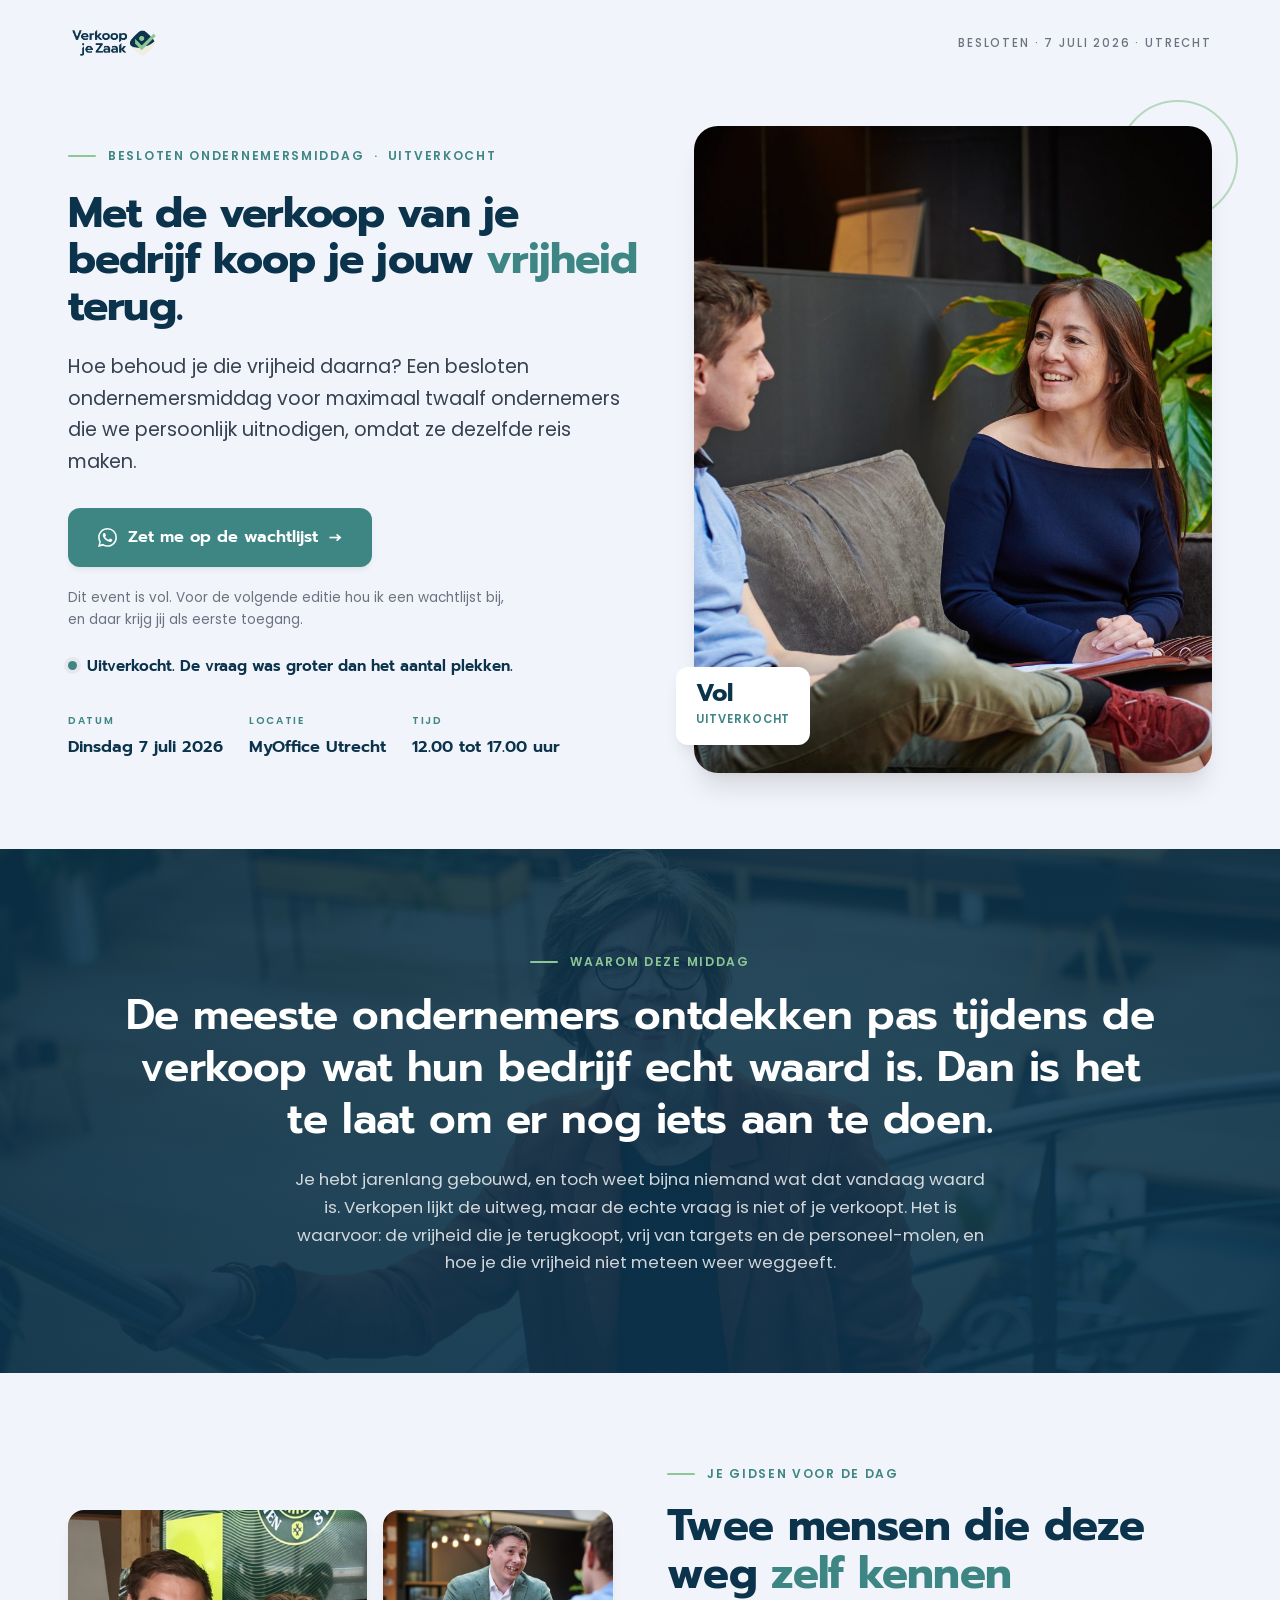
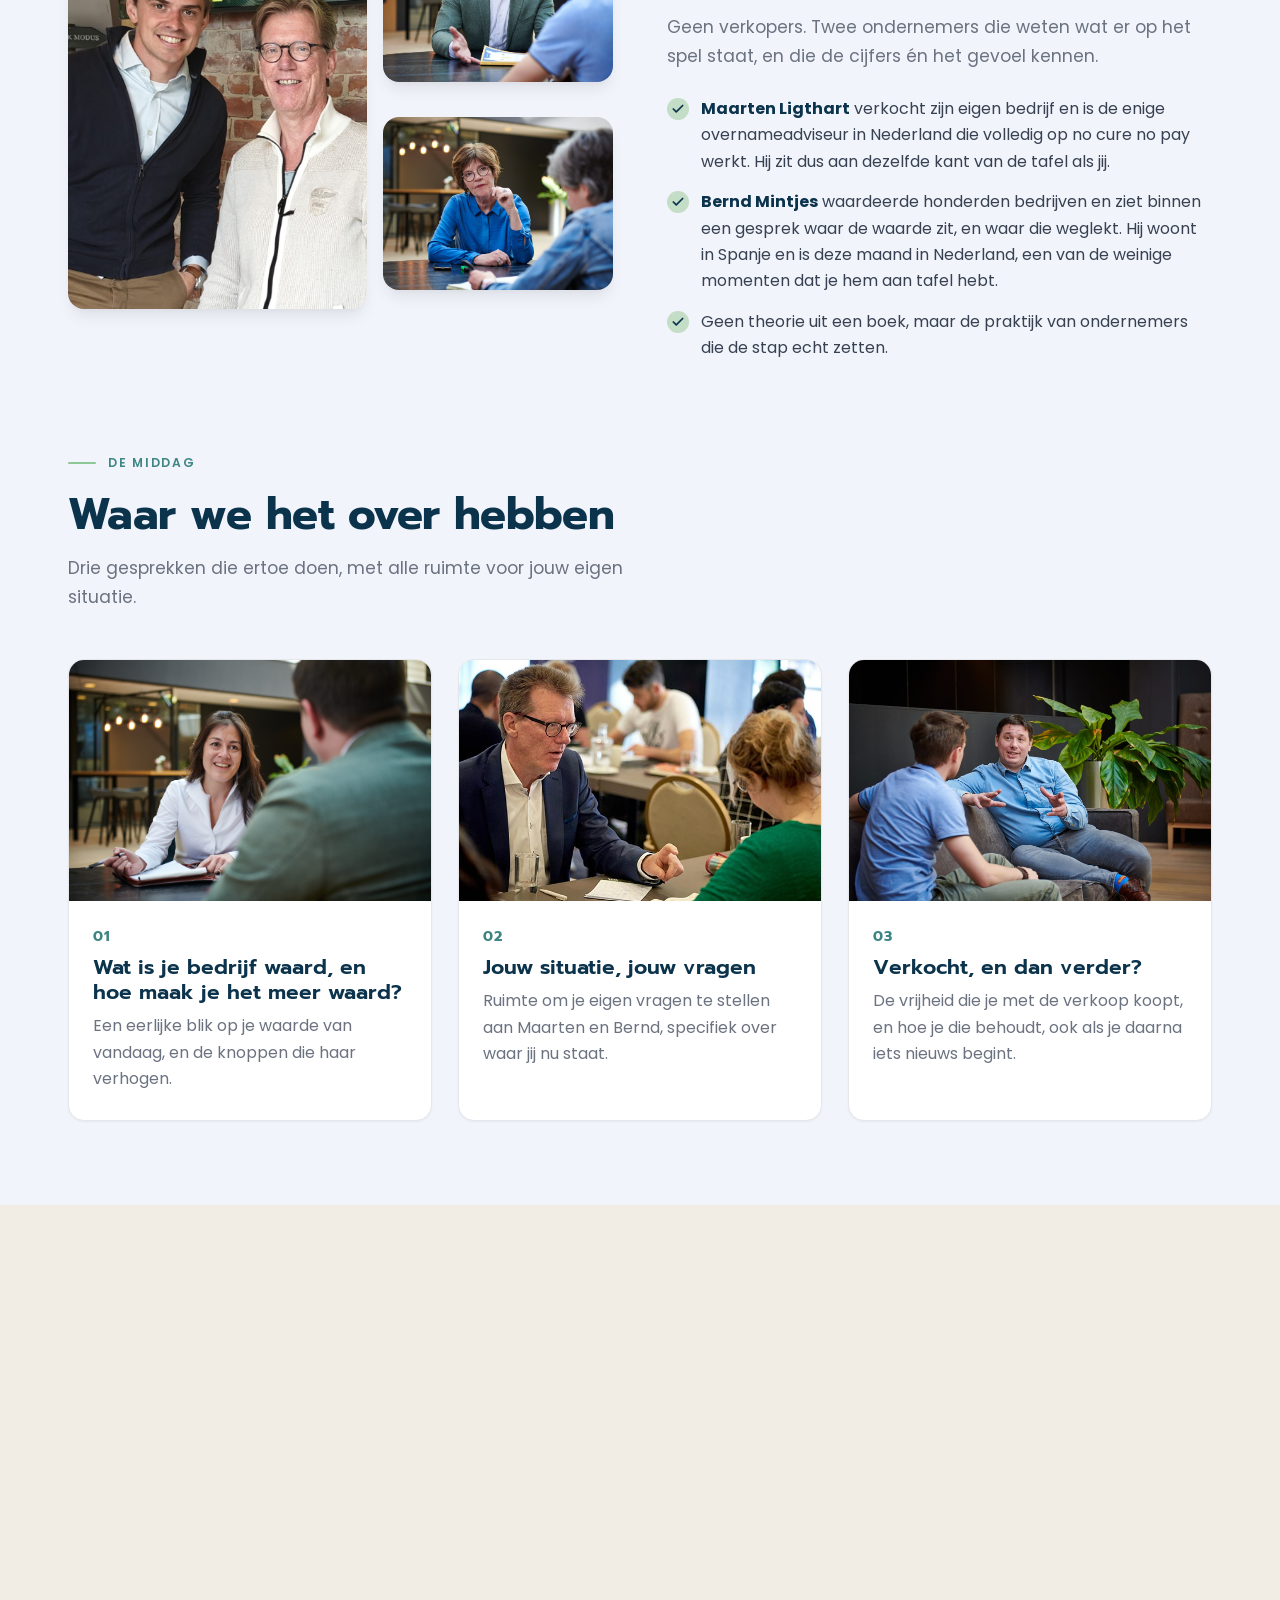
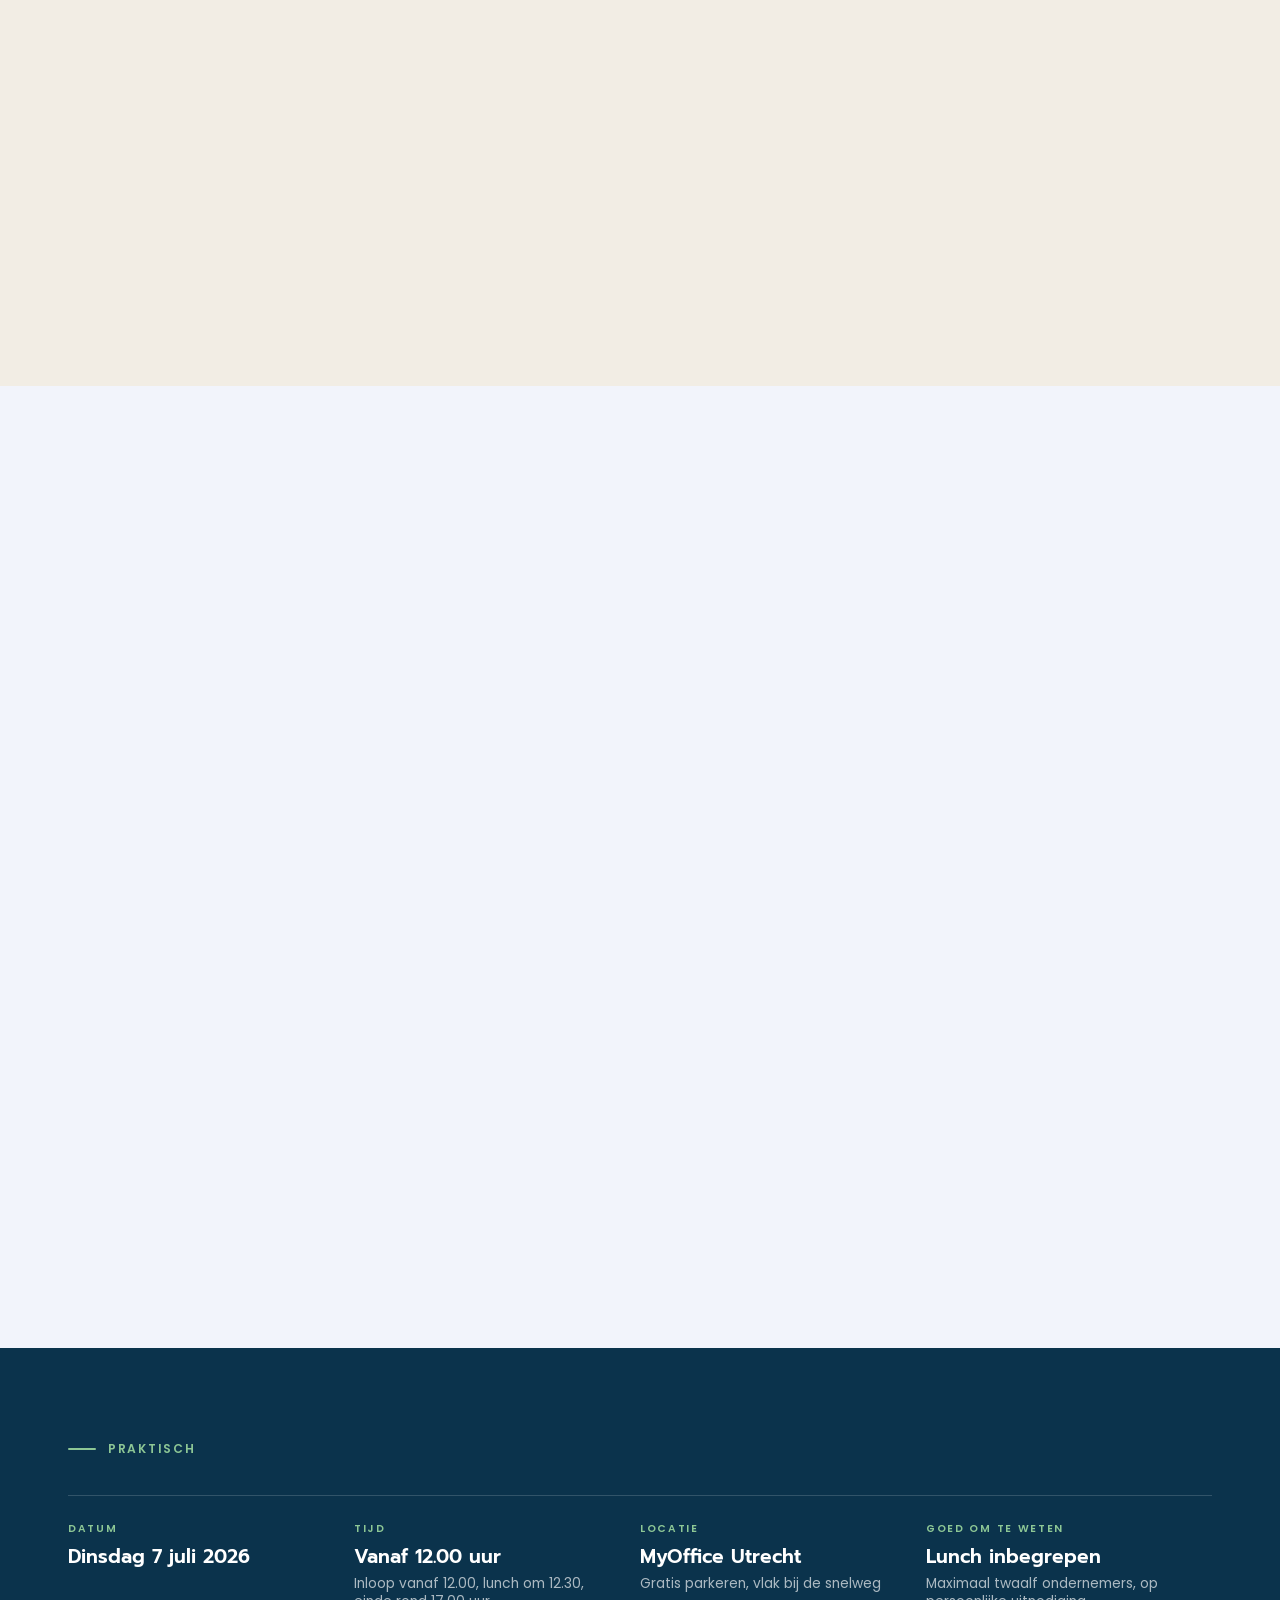
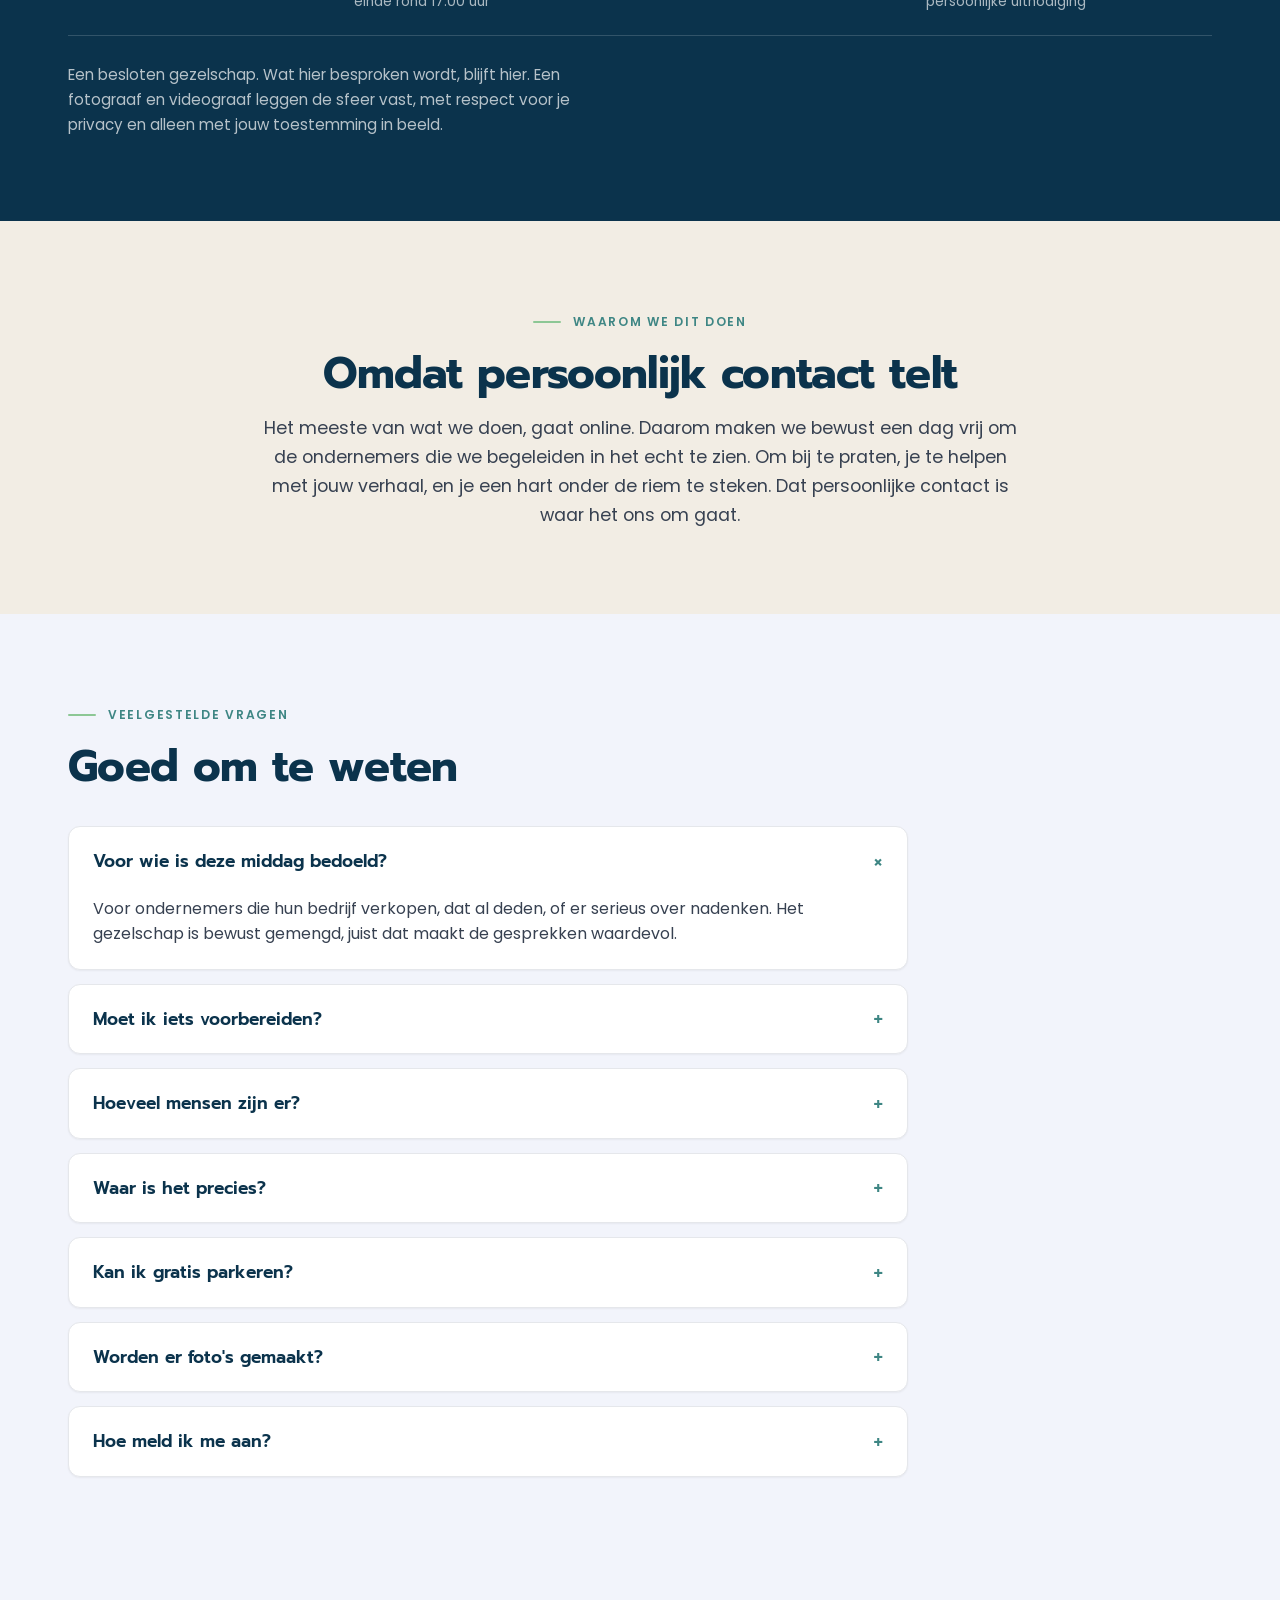
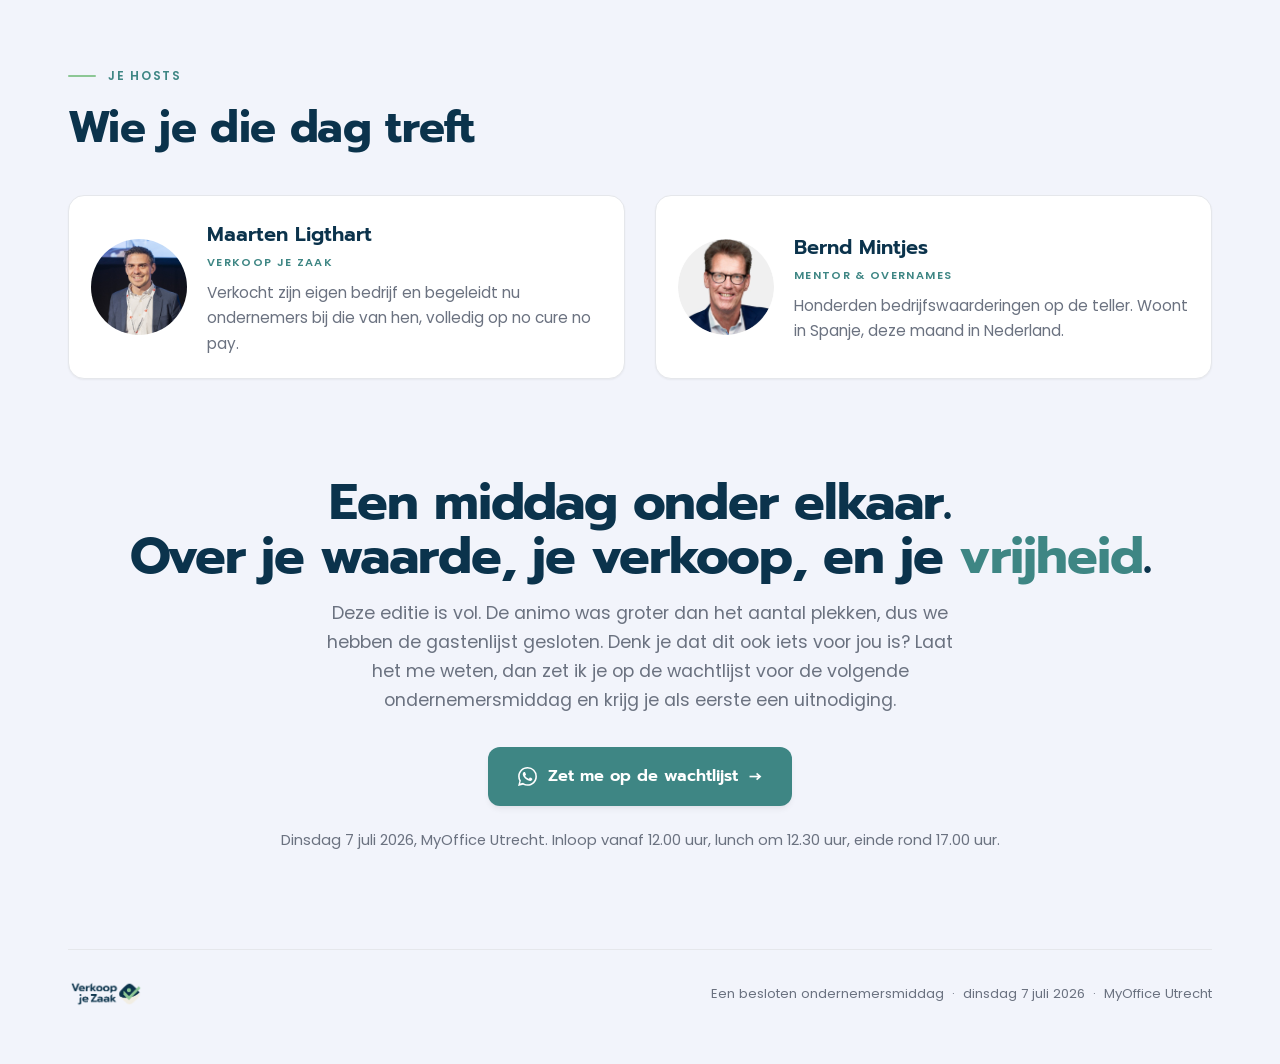
==== commit 6201dc14: "Event uitverkocht: oversubscribed-model met wachtlijst voor volgende editie - Beide pagina's (index " ====
--- a/index.html
+++ b/index.html
@@ -185,17 +185,17 @@
 
   <header class="hero">
     <div>
-      <div class="eyebrow reveal">Besloten ondernemersmiddag &nbsp;·&nbsp; op persoonlijke uitnodiging</div>
+      <div class="eyebrow reveal">Besloten ondernemersmiddag &nbsp;·&nbsp; uitverkocht</div>
       <h1 class="reveal">Met de verkoop van je bedrijf koop je jouw <span class="accent">vrijheid</span> terug.</h1>
       <p class="lede reveal">Hoe behoud je die vrijheid daarna? Een besloten ondernemersmiddag voor maximaal twaalf ondernemers die we persoonlijk uitnodigen, omdat ze dezelfde reis maken.</p>
       <div class="cta-row reveal">
-        <a class="btn" href="https://wa.me/31646016688?text=Hoi%20Maarten%2C%20ik%20ben%20erbij%20op%207%20juli." target="_blank" rel="noopener">
+        <a class="btn" href="https://wa.me/31646016688?text=Hoi%20Maarten%2C%20ik%20heb%20interesse%20in%20een%20volgende%20ondernemersmiddag.%20Wil%20je%20me%20op%20de%20wachtlijst%20zetten%3F" target="_blank" rel="noopener">
           <svg class="wa" viewBox="0 0 24 24" aria-hidden="true"><path d="M.057 24l1.687-6.163a11.867 11.867 0 01-1.587-5.945C.16 5.335 5.495 0 12.05 0a11.82 11.82 0 018.413 3.488 11.82 11.82 0 013.48 8.414c-.003 6.557-5.338 11.892-11.893 11.892a11.9 11.9 0 01-5.688-1.448L.057 24zm6.597-3.807c1.676.995 3.276 1.591 5.392 1.592 5.448 0 9.886-4.434 9.889-9.885.002-5.462-4.415-9.89-9.881-9.892-5.452 0-9.887 4.434-9.889 9.884a9.86 9.86 0 001.51 5.26l-.999 3.648 3.748-.748zm11.387-5.464c-.074-.124-.272-.198-.57-.347-.297-.149-1.758-.868-2.031-.967-.272-.099-.47-.149-.669.149-.198.297-.768.967-.941 1.165-.173.198-.347.223-.644.074-.297-.149-1.255-.462-2.39-1.475-.883-.788-1.48-1.761-1.653-2.059-.173-.297-.018-.458.13-.606.134-.133.297-.347.446-.521.151-.172.2-.296.3-.495.099-.198.05-.372-.025-.521-.075-.148-.669-1.611-.916-2.206-.242-.579-.487-.501-.669-.51l-.57-.01c-.198 0-.52.074-.792.372-.272.297-1.04 1.016-1.04 2.479 0 1.462 1.065 2.875 1.213 3.074.149.198 2.096 3.2 5.077 4.487.709.306 1.263.489 1.694.626.712.226 1.36.194 1.872.118.571-.085 1.758-.719 2.006-1.413.248-.695.248-1.29.173-1.414z"/></svg>
-          Ja, ik ben erbij <span class="arrow">&rarr;</span>
+          Zet me op de wachtlijst <span class="arrow">&rarr;</span>
         </a>
-        <span class="cta-note">Je ontvangt deze uitnodiging persoonlijk.<br>Laat het me weten voor zaterdag 6 juni.</span>
-      </div>
-      <div class="seats reveal" id="seats" aria-live="polite">Een beperkt aantal plekken beschikbaar</div>
+        <span class="cta-note">Dit event is vol. Voor de volgende editie hou ik een wachtlijst bij,<br>en daar krijg jij als eerste toegang.</span>
+      </div>
+      <div class="seats reveal" id="seats" aria-live="polite">Uitverkocht. De vraag was groter dan het aantal plekken.</div>
       <div class="hero-meta reveal">
         <div><div class="k">Datum</div><div class="v">Dinsdag 7 juli 2026</div></div>
         <div><div class="k">Locatie</div><div class="v">MyOffice Utrecht</div></div>
@@ -205,7 +205,7 @@
     <div class="hero-img reveal">
       <span class="ring"></span>
       <img src="img/gesprek-1.jpg" alt="Ondernemers in gesprek op de locatie in Utrecht">
-      <div class="badge"><b>12</b><span>plekken max.</span></div>
+      <div class="badge"><b>Vol</b><span>uitverkocht</span></div>
     </div>
   </header>
 </div>
@@ -414,10 +414,10 @@
 <section class="closing">
   <div class="wrap">
     <h2 class="reveal">Een middag onder elkaar.<br>Over je waarde, je verkoop, en je <em>vrijheid</em>.</h2>
-    <p class="reveal">Maximaal twaalf plekken, op persoonlijke uitnodiging. Je herkent dit als je je bedrijf verkoopt, het net verkocht, of er serieus over nadenkt. Laat voor zaterdag 6 juni weten of je erbij bent, dan houden we een stoel voor je vrij.</p>
-    <a class="btn reveal" href="https://wa.me/31646016688?text=Hoi%20Maarten%2C%20ik%20ben%20erbij%20op%207%20juli." target="_blank" rel="noopener">
+    <p class="reveal">Deze editie is vol. De animo was groter dan het aantal plekken, dus we hebben de gastenlijst gesloten. Denk je dat dit ook iets voor jou is? Laat het me weten, dan zet ik je op de wachtlijst voor de volgende ondernemersmiddag en krijg je als eerste een uitnodiging.</p>
+    <a class="btn reveal" href="https://wa.me/31646016688?text=Hoi%20Maarten%2C%20ik%20heb%20interesse%20in%20een%20volgende%20ondernemersmiddag.%20Wil%20je%20me%20op%20de%20wachtlijst%20zetten%3F" target="_blank" rel="noopener">
       <svg class="wa" viewBox="0 0 24 24" aria-hidden="true"><path d="M.057 24l1.687-6.163a11.867 11.867 0 01-1.587-5.945C.16 5.335 5.495 0 12.05 0a11.82 11.82 0 018.413 3.488 11.82 11.82 0 013.48 8.414c-.003 6.557-5.338 11.892-11.893 11.892a11.9 11.9 0 01-5.688-1.448L.057 24zm6.597-3.807c1.676.995 3.276 1.591 5.392 1.592 5.448 0 9.886-4.434 9.889-9.885.002-5.462-4.415-9.89-9.881-9.892-5.452 0-9.887 4.434-9.889 9.884a9.86 9.86 0 001.51 5.26l-.999 3.648 3.748-.748zm11.387-5.464c-.074-.124-.272-.198-.57-.347-.297-.149-1.758-.868-2.031-.967-.272-.099-.47-.149-.669.149-.198.297-.768.967-.941 1.165-.173.198-.347.223-.644.074-.297-.149-1.255-.462-2.39-1.475-.883-.788-1.48-1.761-1.653-2.059-.173-.297-.018-.458.13-.606.134-.133.297-.347.446-.521.151-.172.2-.296.3-.495.099-.198.05-.372-.025-.521-.075-.148-.669-1.611-.916-2.206-.242-.579-.487-.501-.669-.51l-.57-.01c-.198 0-.52.074-.792.372-.272.297-1.04 1.016-1.04 2.479 0 1.462 1.065 2.875 1.213 3.074.149.198 2.096 3.2 5.077 4.487.709.306 1.263.489 1.694.626.712.226 1.36.194 1.872.118.571-.085 1.758-.719 2.006-1.413.248-.695.248-1.29.173-1.414z"/></svg>
-      Ja, ik ben erbij <span class="arrow">&rarr;</span>
+      Zet me op de wachtlijst <span class="arrow">&rarr;</span>
     </a>
     <div class="note reveal">Dinsdag 7 juli 2026, MyOffice Utrecht. Inloop vanaf 12.00 uur, lunch om 12.30 uur, einde rond 17.00 uur.</div>
   </div>
@@ -444,7 +444,7 @@
       .then(function(d){
         var n=d&&d.plekken_open;
         if(typeof n!=='number'||n<0||!isFinite(n))return; // ongeldig: laat fallback-tekst staan
-        if(n===0){el.textContent='Alle plekken zijn vergeven';return;}
+        if(n===0){el.textContent='Uitverkocht. De vraag was groter dan het aantal plekken.';return;}
         el.textContent='';
         el.appendChild(document.createTextNode('Nog '));
         var b=document.createElement('b'); b.textContent=String(n); el.appendChild(b);
